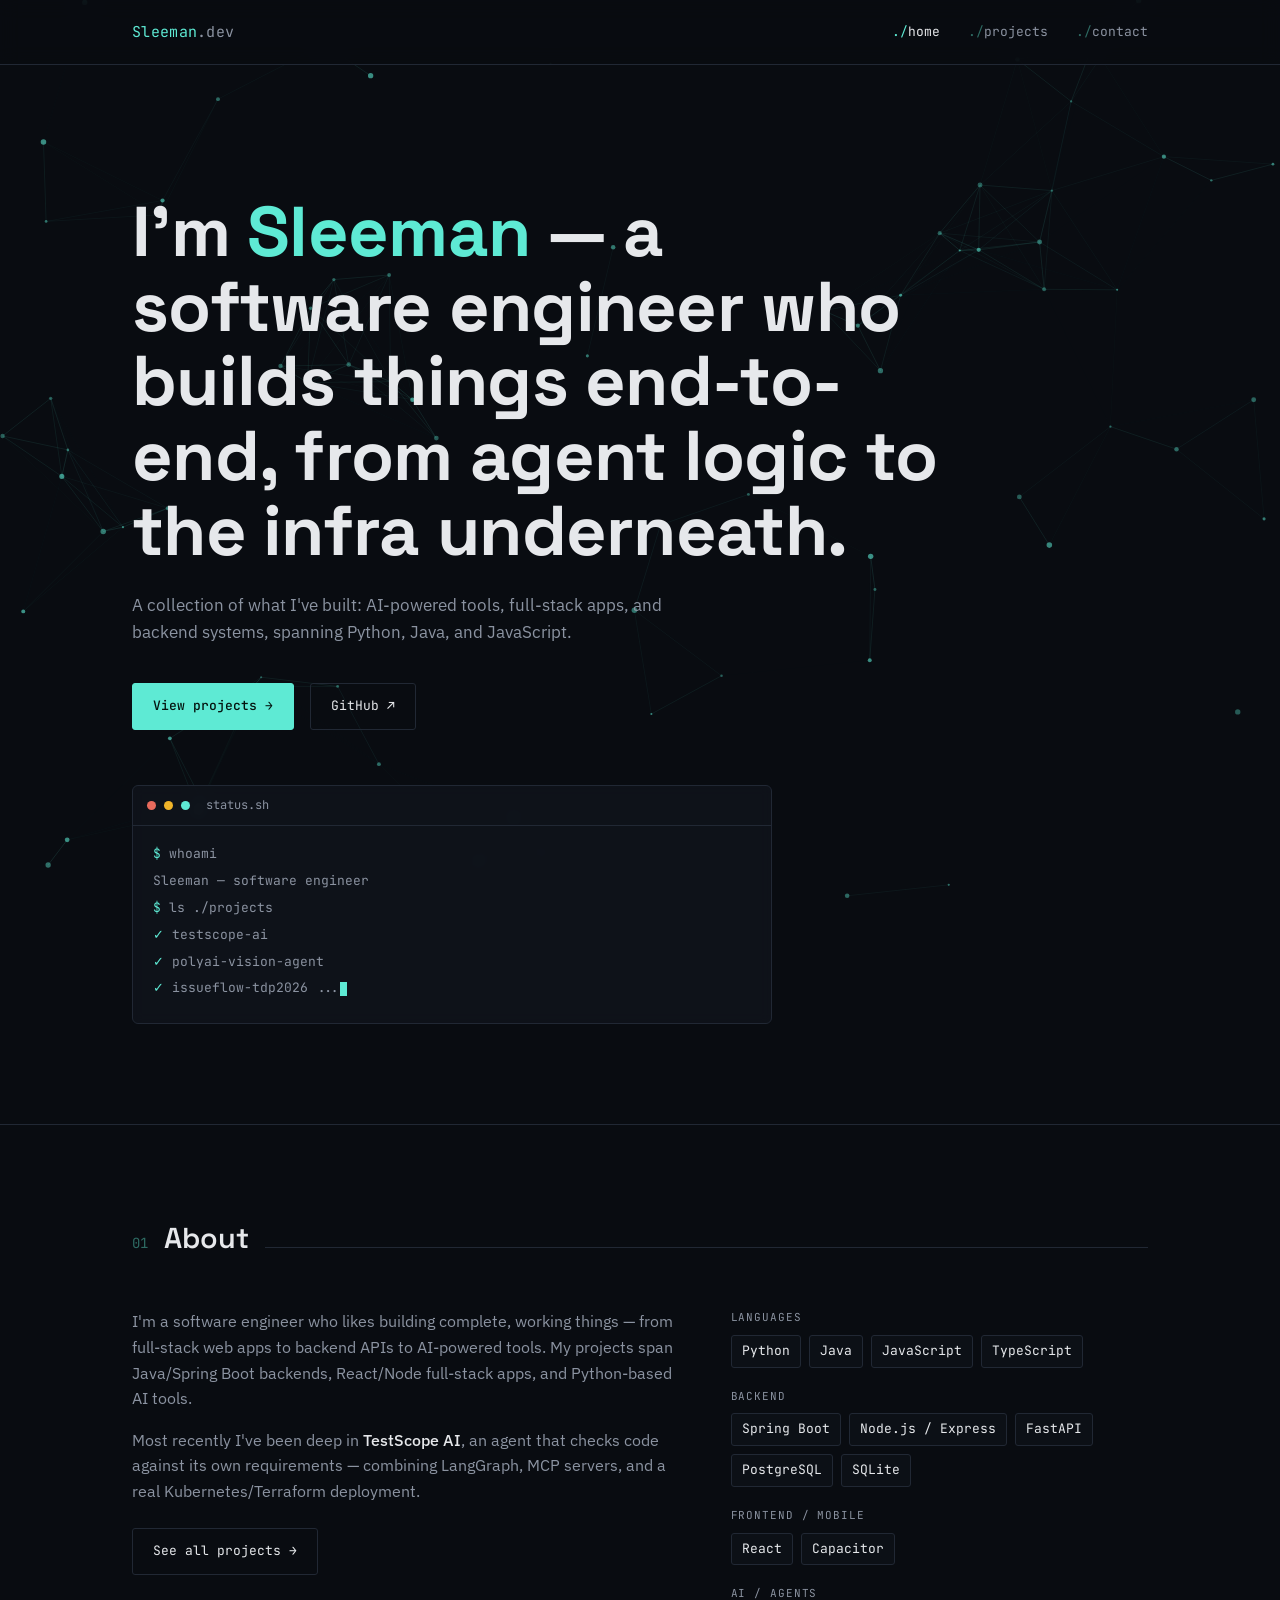
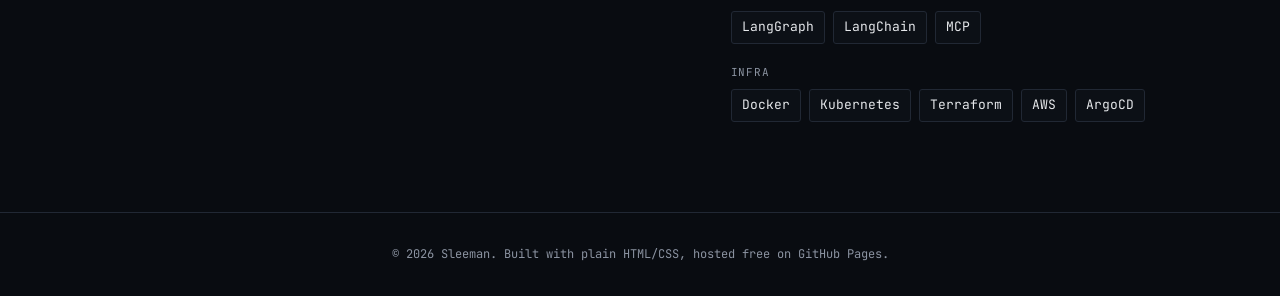
==== index.html @ b4ab36bd "Add favicon and fix closing HTML tag Add favicon link and ensure proper HTML structure." ====
<!DOCTYPE html>
<html lang="en">
<head>
<meta charset="UTF-8">
<meta name="viewport" content="width=device-width, initial-scale=1.0">
<title>Sleeman — Software Engineer</title>
<link rel="preconnect" href="https://fonts.googleapis.com">
<link href="https://fonts.googleapis.com/css2?family=Space+Grotesk:wght@400;500;600;700&family=IBM+Plex+Sans:wght@400;500;600&family=JetBrains+Mono:wght@400;500&display=swap" rel="stylesheet">
<link rel="icon" type="image/svg+xml" href="favicon.svg">
<link rel="stylesheet" href="style.css">
</head>
<body>

<canvas id="neural-bg" aria-hidden="true"></canvas>

<header>
  <nav class="wrap">
    <a class="logo" href="index.html">Sleeman<span>.dev</span></a>
    <ul class="navlinks">
      <li><a href="index.html" class="active">home</a></li>
      <li><a href="projects.html">projects</a></li>
      <li><a href="contact.html">contact</a></li>
    </ul>
  </nav>
</header>

<section class="hero">
  <div class="wrap">
    <h1 data-hero-in>I'm <span class="accent">Sleeman</span> — a software engineer who builds things end-to-end, from agent logic to the infra underneath.</h1>
    <p class="hero-sub" data-hero-in>A collection of what I've built: AI-powered tools, full-stack apps, and backend systems, spanning Python, Java, and JavaScript.</p>
    <div class="hero-actions" data-hero-in>
      <a href="projects.html" class="btn btn-primary" data-magnetic>View projects →</a>
      <a href="https://github.com/Sleeman01" target="_blank" rel="noopener" class="btn btn-ghost" data-magnetic>GitHub ↗</a>
    </div>

    <div class="terminal" data-hero-in>
      <div class="terminal-bar">
        <span class="tdot" style="background:#E86A5C"></span>
        <span class="tdot" style="background:#F0B429"></span>
        <span class="tdot" style="background:#5EEAD4"></span>
        <span style="margin-left:8px;">status.sh</span>
      </div>
      <div class="terminal-body">
        <div class="line"><span class="prompt">$</span> whoami</div>
        <div class="line">Sleeman — software engineer</div>
        <div class="line"><span class="prompt">$</span> ls ./projects</div>
        <div class="line"><span class="ok">✓</span> testscope-ai</div>
        <div class="line"><span class="ok">✓</span> polyai-vision-agent</div>
        <div class="line"><span class="ok">✓</span> issueflow-tdp2026 ...<span class="caret"></span></div>
      </div>
    </div>
  </div>
</section>

<section id="about" class="reveal">
  <div class="wrap">
    <div class="section-head">
      <span class="section-num">01</span>
      <h2 class="section-title">About</h2>
      <div class="section-line"></div>
    </div>
    <div class="about-grid">
      <div>
        <p>I'm a software engineer who likes building complete, working things — from full-stack web apps to backend APIs to AI-powered tools. My projects span Java/Spring Boot backends, React/Node full-stack apps, and Python-based AI tools.</p>
        <p>Most recently I've been deep in <strong>TestScope AI</strong>, an agent that checks code against its own requirements — combining LangGraph, MCP servers, and a real Kubernetes/Terraform deployment.</p>
        <a href="projects.html" class="btn btn-ghost" style="margin-top:8px;" data-magnetic>See all projects →</a>
      </div>
      <div class="stack-list">
        <div class="stack-cat">Languages</div>
        <div class="stack-tags">
          <span class="tag">Python</span><span class="tag">Java</span><span class="tag">JavaScript</span><span class="tag">TypeScript</span>
        </div>
        <div class="stack-cat">Backend</div>
        <div class="stack-tags">
          <span class="tag">Spring Boot</span><span class="tag">Node.js / Express</span><span class="tag">FastAPI</span><span class="tag">PostgreSQL</span><span class="tag">SQLite</span>
        </div>
        <div class="stack-cat">Frontend / Mobile</div>
        <div class="stack-tags">
          <span class="tag">React</span><span class="tag">Capacitor</span>
        </div>
        <div class="stack-cat">AI / Agents</div>
        <div class="stack-tags">
          <span class="tag">LangGraph</span><span class="tag">LangChain</span><span class="tag">MCP</span>
        </div>
        <div class="stack-cat">Infra</div>
        <div class="stack-tags">
          <span class="tag">Docker</span><span class="tag">Kubernetes</span><span class="tag">Terraform</span><span class="tag">AWS</span><span class="tag">ArgoCD</span>
        </div>
      </div>
    </div>
  </div>
</section>

<footer>
  © <span id="year"></span> Sleeman. Built with plain HTML/CSS, hosted free on GitHub Pages.
</footer>

<script src="neural-bg.js"></script>
<script src="main.js"></script>
<script>document.getElementById('year').textContent = new Date().getFullYear();</script>

</body>
</html>
---- style.css ----
:root{
  --bg: #090C11;
  --bg-raised: #10141C;
  --grid-line: #1A2029;
  --text: #E6E8EB;
  --text-dim: #8B93A1;
  --accent: #5EEAD4;
  --accent-dim: #2E6B63;
  --amber: #F0B429;
  --danger: #E86A5C;
  --border: #212834;
  --radius: 3px;
  --font-display: 'Space Grotesk', sans-serif;
  --font-body: 'IBM Plex Sans', sans-serif;
  --font-mono: 'JetBrains Mono', monospace;
}

*{ margin:0; padding:0; box-sizing:border-box; }
html{ scroll-behavior:smooth; }

body{
  background:var(--bg);
  color:var(--text);
  font-family:var(--font-body);
  line-height:1.6;
  position:relative;
  min-height:100vh;
}

@media (prefers-reduced-motion: reduce){
  *{ animation-duration:0.01ms !important; animation-iteration-count:1 !important; transition-duration:0.01ms !important; scroll-behavior:auto !important; }
}

a{ color:inherit; }
:focus-visible{ outline:2px solid var(--accent); outline-offset:3px; }

.wrap{ max-width:1080px; margin:0 auto; padding:0 32px; }

/* NEURAL BACKGROUND CANVAS */
#neural-bg{
  position:fixed; inset:0; z-index:-1;
  width:100%; height:100%;
  background:var(--bg);
}

/* NAV */
header{
  position:sticky; top:0; z-index:50;
  background:rgba(9,12,17,0.82);
  backdrop-filter:blur(10px);
  border-bottom:1px solid var(--border);
}
nav.wrap{ display:flex; align-items:center; justify-content:space-between; height:64px; }
.logo{ font-family:var(--font-mono); font-size:15px; letter-spacing:0.02em; color:var(--accent); text-decoration:none; }
.logo span{ color:var(--text-dim); }
.navlinks{ display:flex; gap:28px; list-style:none; font-family:var(--font-mono); font-size:13px; }
.navlinks a{ text-decoration:none; color:var(--text-dim); transition:color .15s; }
.navlinks a:hover, .navlinks a.active{ color:var(--text); }
.navlinks a::before{ content:'./'; color:var(--accent-dim); }
.navlinks a.active::before{ color:var(--accent); }

/* PAGE HEADER (non-hero pages) */
.page-head{ padding:72px 0 56px; border-bottom:1px solid var(--border); }
.page-eyebrow{ font-family:var(--font-mono); font-size:13px; color:var(--accent-dim); margin-bottom:14px; }
.page-title{ font-family:var(--font-display); font-weight:700; font-size:clamp(2rem,4.5vw,3rem); letter-spacing:-0.01em; }
.page-sub{ margin-top:16px; max-width:600px; color:var(--text-dim); font-size:16px; }

/* HERO (index page) */
.hero{ padding:130px 0 100px; border-bottom:1px solid var(--border); }
.eyebrow{ font-family:var(--font-mono); font-size:13px; color:var(--accent); display:flex; align-items:center; gap:10px; margin-bottom:24px; }
.eyebrow .dot{ width:8px; height:8px; border-radius:50%; background:var(--accent); box-shadow:0 0 8px var(--accent); animation:pulse 2s infinite; }
@keyframes pulse{ 0%,100%{opacity:1;} 50%{opacity:.35;} }

h1{ font-family:var(--font-display); font-weight:700; font-size:clamp(2.6rem,5.5vw,4.4rem); line-height:1.06; letter-spacing:-0.01em; max-width:840px; }
h1 .accent{ color:var(--accent); }
.hero-sub{ margin-top:24px; max-width:560px; color:var(--text-dim); font-size:17px; }
.hero-actions{ display:flex; gap:16px; margin-top:36px; flex-wrap:wrap; }

.btn{ font-family:var(--font-mono); font-size:13px; padding:12px 20px; border-radius:var(--radius); text-decoration:none; display:inline-flex; align-items:center; gap:8px; border:1px solid var(--border); transition:border-color .15s, transform .15s; }
.btn-primary{ background:var(--accent); color:#04140F; border-color:var(--accent); font-weight:500; }
.btn-primary:hover{ transform:translateY(-1px); }
.btn-ghost:hover{ border-color:var(--text-dim); }

/* TERMINAL PANEL */
.terminal{ margin-top:56px; background:rgba(16,20,28,0.75); backdrop-filter:blur(6px); border:1px solid var(--border); border-radius:6px; overflow:hidden; max-width:640px; }
.terminal-bar{ display:flex; align-items:center; gap:8px; padding:10px 14px; border-bottom:1px solid var(--border); font-family:var(--font-mono); font-size:12px; color:var(--text-dim); }
.terminal-bar .tdot{ width:9px; height:9px; border-radius:50%; }
.terminal-body{ padding:18px 20px; font-family:var(--font-mono); font-size:13px; color:var(--text-dim); }
.terminal-body .line{ margin-bottom:6px; }
.terminal-body .prompt{ color:var(--accent); }
.terminal-body .ok{ color:var(--accent); }
.terminal-body .warn{ color:var(--amber); }
.caret{ display:inline-block; width:7px; height:14px; background:var(--accent); vertical-align:middle; animation:blink 1s steps(1) infinite; }
@keyframes blink{ 50%{ opacity:0; } }

/* SECTIONS */
section{ padding:90px 0; border-bottom:1px solid var(--border); }
section:last-of-type{ border-bottom:none; }
.section-head{ display:flex; align-items:baseline; gap:16px; margin-bottom:48px; }
.section-num{ font-family:var(--font-mono); color:var(--accent-dim); font-size:14px; }
.section-title{ font-family:var(--font-display); font-weight:600; font-size:1.8rem; }
.section-line{ flex:1; height:1px; background:var(--border); }

/* ABOUT */
.about-grid{ display:grid; grid-template-columns:1.3fr 1fr; gap:56px; }
.about-grid p{ color:var(--text-dim); margin-bottom:16px; max-width:56ch; }
.about-grid strong{ color:var(--text); font-weight:500; }
.stack-list{ font-family:var(--font-mono); font-size:13px; }
.stack-cat{ color:var(--text-dim); font-size:11px; text-transform:uppercase; letter-spacing:.08em; margin-top:20px; margin-bottom:8px; }
.stack-cat:first-child{ margin-top:0; }
.stack-tags{ display:flex; flex-wrap:wrap; gap:8px; }
.tag{ border:1px solid var(--border); padding:5px 10px; border-radius:var(--radius); color:var(--text); background:rgba(16,20,28,0.6); }
@media (max-width:760px){ .about-grid{ grid-template-columns:1fr; } }

/* PROJECTS */
.projects-grid{ display:grid; grid-template-columns:1fr; gap:24px; }
.project{ background:rgba(16,20,28,0.72); backdrop-filter:blur(6px); border:1px solid var(--border); border-radius:6px; padding:32px; transition:border-color .2s, transform .2s; }
.project:hover{ border-color:var(--accent-dim); transform:translateY(-2px); }
.project-top{ display:flex; justify-content:space-between; align-items:flex-start; gap:24px; flex-wrap:wrap; margin-bottom:16px; }
.project-title{ font-family:var(--font-display); font-size:1.4rem; font-weight:600; }
.project-status{ font-family:var(--font-mono); font-size:11px; color:var(--accent); border:1px solid var(--accent-dim); padding:4px 10px; border-radius:20px; white-space:nowrap; text-transform:uppercase; letter-spacing:.05em; }
.project-desc{ color:var(--text-dim); max-width:70ch; margin-bottom:20px; }
.project-meta{ display:flex; flex-wrap:wrap; gap:10px; margin-bottom:20px; }
.project-meta span{ font-family:var(--font-mono); font-size:12px; color:var(--text-dim); border:1px solid var(--border); padding:4px 10px; border-radius:var(--radius); }
.project-links{ display:flex; gap:20px; font-family:var(--font-mono); font-size:13px; }
.project-links a{ text-decoration:none; color:var(--accent); border-bottom:1px solid transparent; }
.project-links a:hover{ border-bottom-color:var(--accent); }
.coverage-row{ display:flex; align-items:center; gap:12px; margin-top:6px; margin-bottom:20px; font-family:var(--font-mono); font-size:12px; color:var(--text-dim); }
.coverage-bar{ flex:1; max-width:220px; height:6px; background:var(--border); border-radius:4px; overflow:hidden; }
.coverage-fill{ height:100%; background:var(--accent); width:0%; transition:width 1.4s ease; }

/* CONTACT PAGE */
.contact-hero{ padding:100px 0 70px; border-bottom:1px solid var(--border); }
.contact-title{ font-family:var(--font-display); font-size:clamp(2rem,4.5vw,3rem); font-weight:600; max-width:680px; }
.contact-sub{ margin-top:18px; max-width:520px; color:var(--text-dim); font-size:16px; }
.contact-cards{ display:grid; grid-template-columns:repeat(3,1fr); gap:20px; margin-top:48px; }
.contact-card{ background:rgba(16,20,28,0.72); backdrop-filter:blur(6px); border:1px solid var(--border); border-radius:6px; padding:28px; text-decoration:none; transition:border-color .2s, transform .2s; }
.contact-card:hover{ border-color:var(--accent-dim); transform:translateY(-2px); }
.contact-card-label{ font-family:var(--font-mono); font-size:11px; color:var(--text-dim); text-transform:uppercase; letter-spacing:.08em; margin-bottom:10px; }
.contact-card-value{ font-family:var(--font-display); font-size:1.1rem; font-weight:600; color:var(--accent); word-break:break-word; }
@media (max-width:760px){ .contact-cards{ grid-template-columns:1fr; } }

footer{ padding:32px 0; text-align:center; font-family:var(--font-mono); font-size:12px; color:var(--text-dim); border-top:1px solid var(--border); }

/* SCROLL REVEAL */
.reveal{ opacity:0; transform:translateY(28px); transition:opacity .7s cubic-bezier(.2,.7,.2,1), transform .7s cubic-bezier(.2,.7,.2,1); }
.reveal-visible{ opacity:1; transform:translateY(0); }
.projects-grid .project:nth-child(1){ transition-delay:0ms; }
.projects-grid .project:nth-child(2){ transition-delay:60ms; }
.projects-grid .project:nth-child(3){ transition-delay:120ms; }
.projects-grid .project:nth-child(4){ transition-delay:180ms; }
.projects-grid .project:nth-child(5){ transition-delay:240ms; }
.projects-grid .project:nth-child(6){ transition-delay:300ms; }
.projects-grid .project:nth-child(7){ transition-delay:360ms; }

/* HERO STAGGERED ENTRANCE */
[data-hero-in]{ opacity:0; transform:translateY(16px); transition:opacity .8s cubic-bezier(.2,.7,.2,1), transform .8s cubic-bezier(.2,.7,.2,1); }
.hero-in-visible{ opacity:1; transform:translateY(0); }

/* MAGNETIC BUTTON */
[data-magnetic]{ transition:transform .25s cubic-bezier(.2,.8,.2,1), border-color .15s; will-change:transform; }

/* Elevate project card hover with glow */
.project{ position:relative; }
.project::before{
  content:''; position:absolute; inset:0; border-radius:6px; padding:1px;
  background:linear-gradient(135deg, rgba(94,234,212,0) 0%, rgba(94,234,212,0) 100%);
  -webkit-mask:linear-gradient(#fff 0 0) content-box, linear-gradient(#fff 0 0);
  -webkit-mask-composite: xor; mask-composite: exclude;
  pointer-events:none; transition:background .25s;
}
.project:hover::before{
  background:linear-gradient(135deg, rgba(94,234,212,0.55) 0%, rgba(240,180,41,0.25) 100%);
}
.project:hover{ box-shadow:0 12px 32px -12px rgba(94,234,212,0.15); }

.contact-card{ position:relative; overflow:hidden; }
.contact-card::after{
  content:''; position:absolute; inset:0; opacity:0; transition:opacity .3s;
  background:radial-gradient(circle at 30% 20%, rgba(94,234,212,0.12), transparent 60%);
}
.contact-card:hover::after{ opacity:1; }
.contact-card:hover .contact-card-value{ text-shadow:0 0 18px rgba(94,234,212,0.5); }
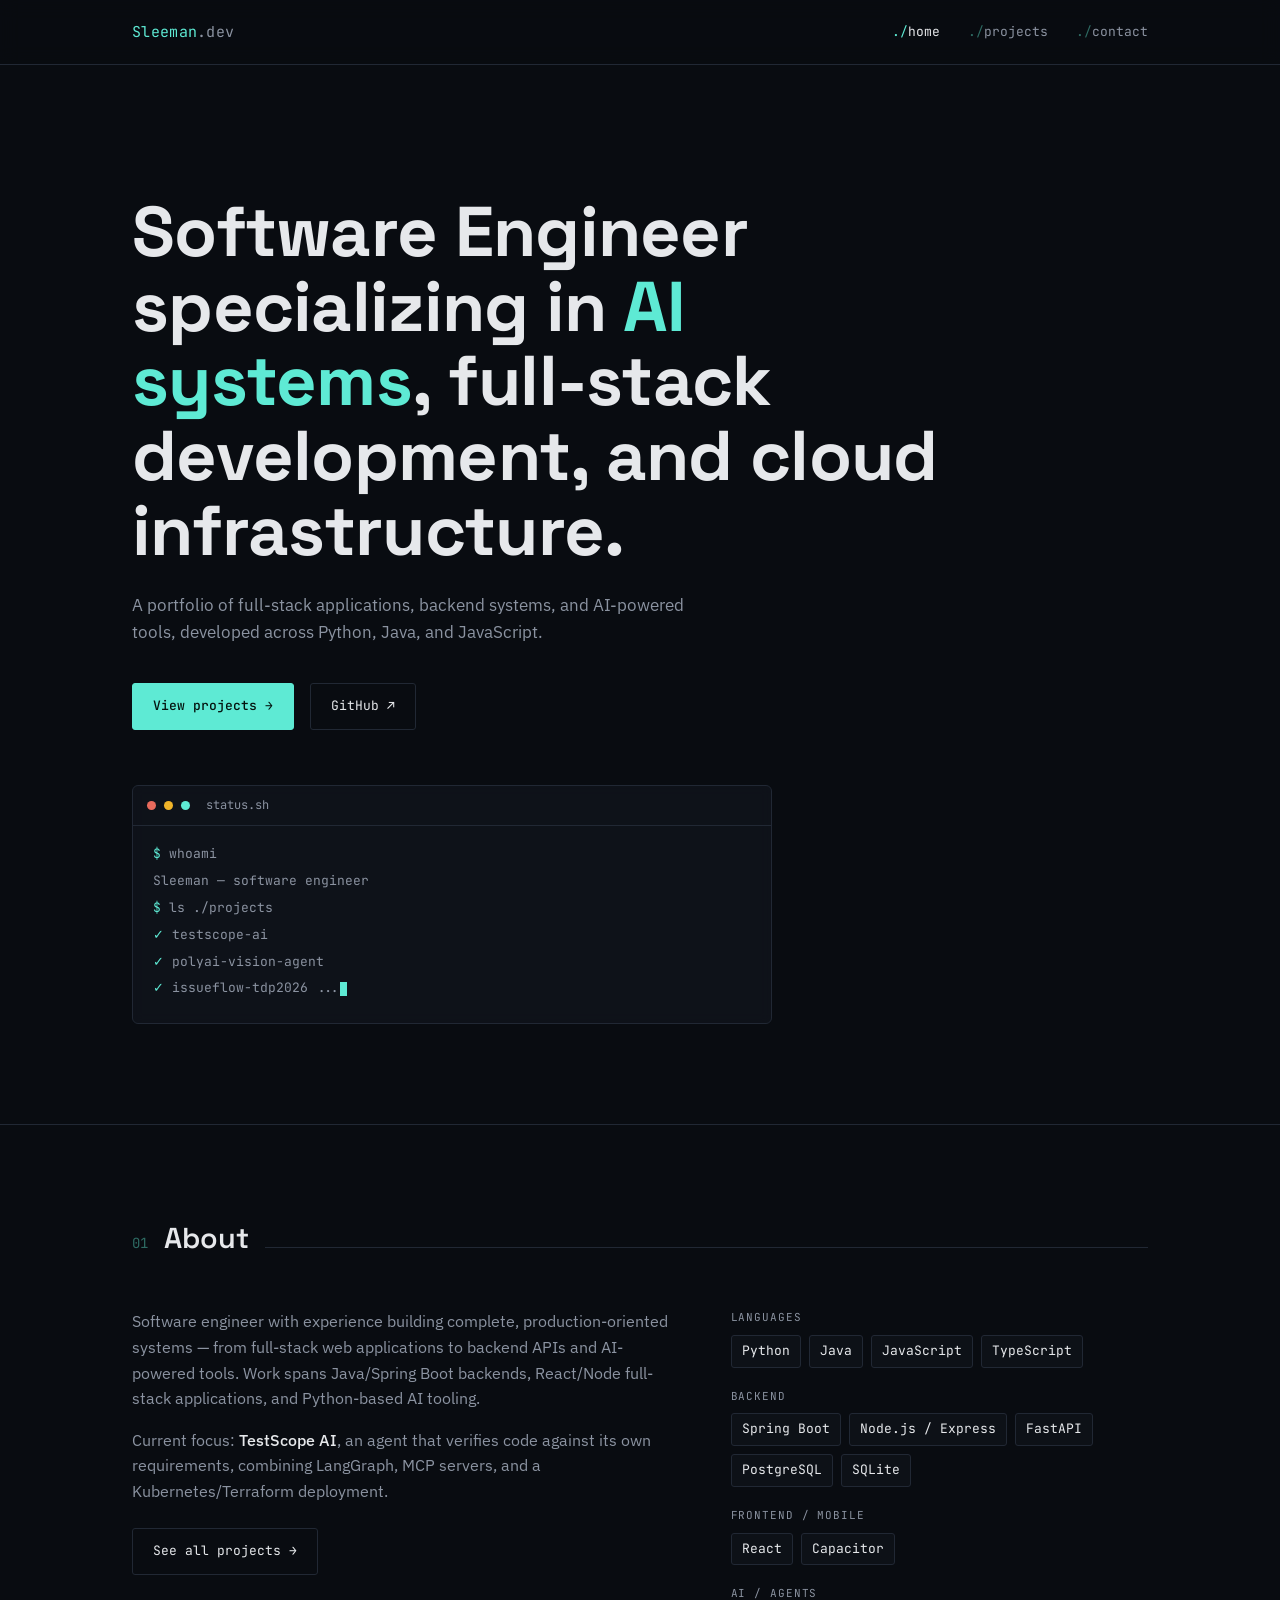
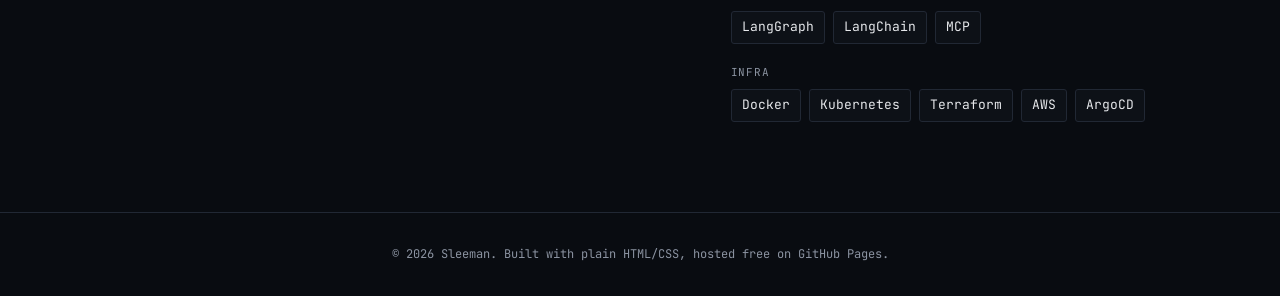
==== commit 28fff3ed: "Update hero section and about description in index.html" ====
--- a/index.html
+++ b/index.html
@@ -11,7 +11,11 @@
 </head>
 <body>
 
-<canvas id="neural-bg" aria-hidden="true"></canvas>
+<div class="aurora-bg" aria-hidden="true">
+  <div class="blob blob-1"></div>
+  <div class="blob blob-2"></div>
+  <div class="blob blob-3"></div>
+</div>
 
 <header>
   <nav class="wrap">
@@ -26,8 +30,8 @@
 
 <section class="hero">
   <div class="wrap">
-    <h1 data-hero-in>I'm <span class="accent">Sleeman</span> — a software engineer who builds things end-to-end, from agent logic to the infra underneath.</h1>
-    <p class="hero-sub" data-hero-in>A collection of what I've built: AI-powered tools, full-stack apps, and backend systems, spanning Python, Java, and JavaScript.</p>
+    <h1 data-hero-in>Software Engineer specializing in <span class="accent">AI systems</span>, full-stack development, and cloud infrastructure.</h1>
+    <p class="hero-sub" data-hero-in>A portfolio of full-stack applications, backend systems, and AI-powered tools, developed across Python, Java, and JavaScript.</p>
     <div class="hero-actions" data-hero-in>
       <a href="projects.html" class="btn btn-primary" data-magnetic>View projects →</a>
       <a href="https://github.com/Sleeman01" target="_blank" rel="noopener" class="btn btn-ghost" data-magnetic>GitHub ↗</a>
@@ -61,8 +65,8 @@
     </div>
     <div class="about-grid">
       <div>
-        <p>I'm a software engineer who likes building complete, working things — from full-stack web apps to backend APIs to AI-powered tools. My projects span Java/Spring Boot backends, React/Node full-stack apps, and Python-based AI tools.</p>
-        <p>Most recently I've been deep in <strong>TestScope AI</strong>, an agent that checks code against its own requirements — combining LangGraph, MCP servers, and a real Kubernetes/Terraform deployment.</p>
+        <p>Software engineer with experience building complete, production-oriented systems — from full-stack web applications to backend APIs and AI-powered tools. Work spans Java/Spring Boot backends, React/Node full-stack applications, and Python-based AI tooling.</p>
+        <p>Current focus: <strong>TestScope AI</strong>, an agent that verifies code against its own requirements, combining LangGraph, MCP servers, and a Kubernetes/Terraform deployment.</p>
         <a href="projects.html" class="btn btn-ghost" style="margin-top:8px;" data-magnetic>See all projects →</a>
       </div>
       <div class="stack-list">
@@ -95,7 +99,6 @@
   © <span id="year"></span> Sleeman. Built with plain HTML/CSS, hosted free on GitHub Pages.
 </footer>
 
-<script src="neural-bg.js"></script>
 <script src="main.js"></script>
 <script>document.getElementById('year').textContent = new Date().getFullYear();</script>
 
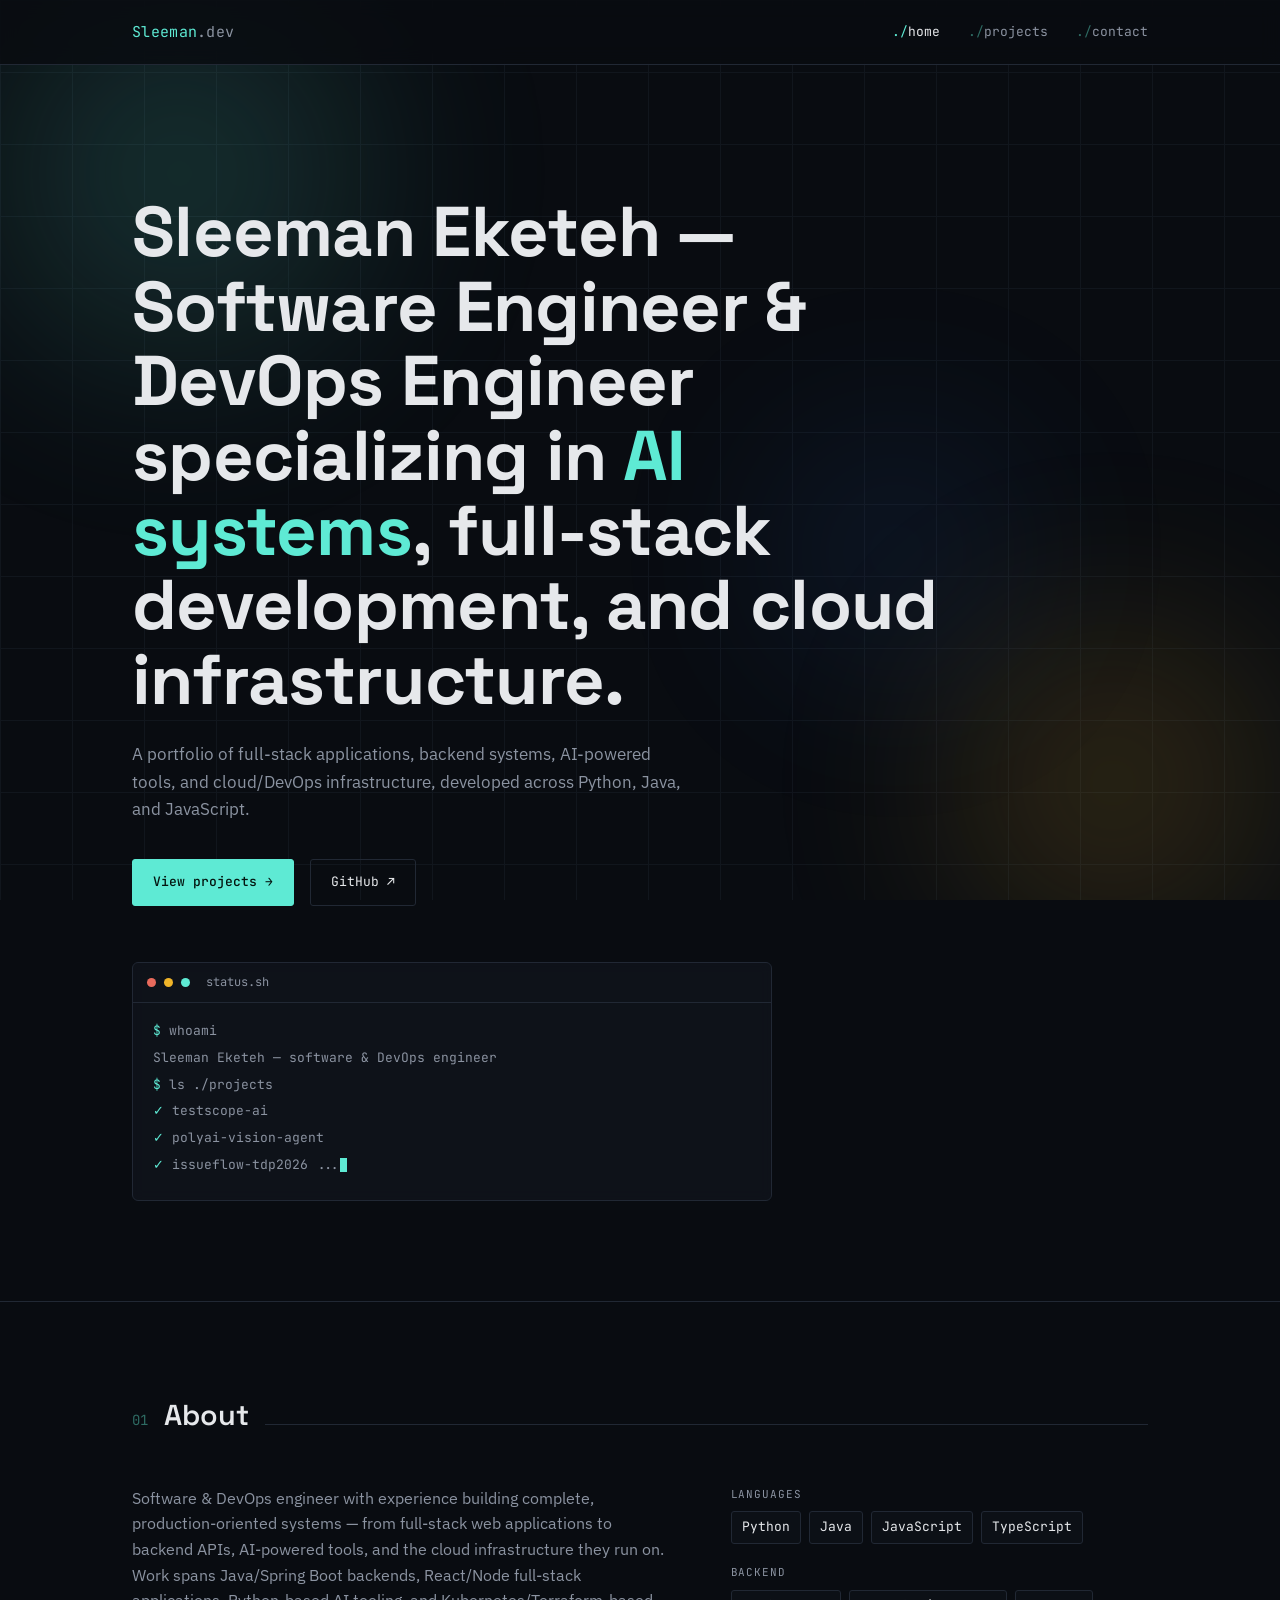
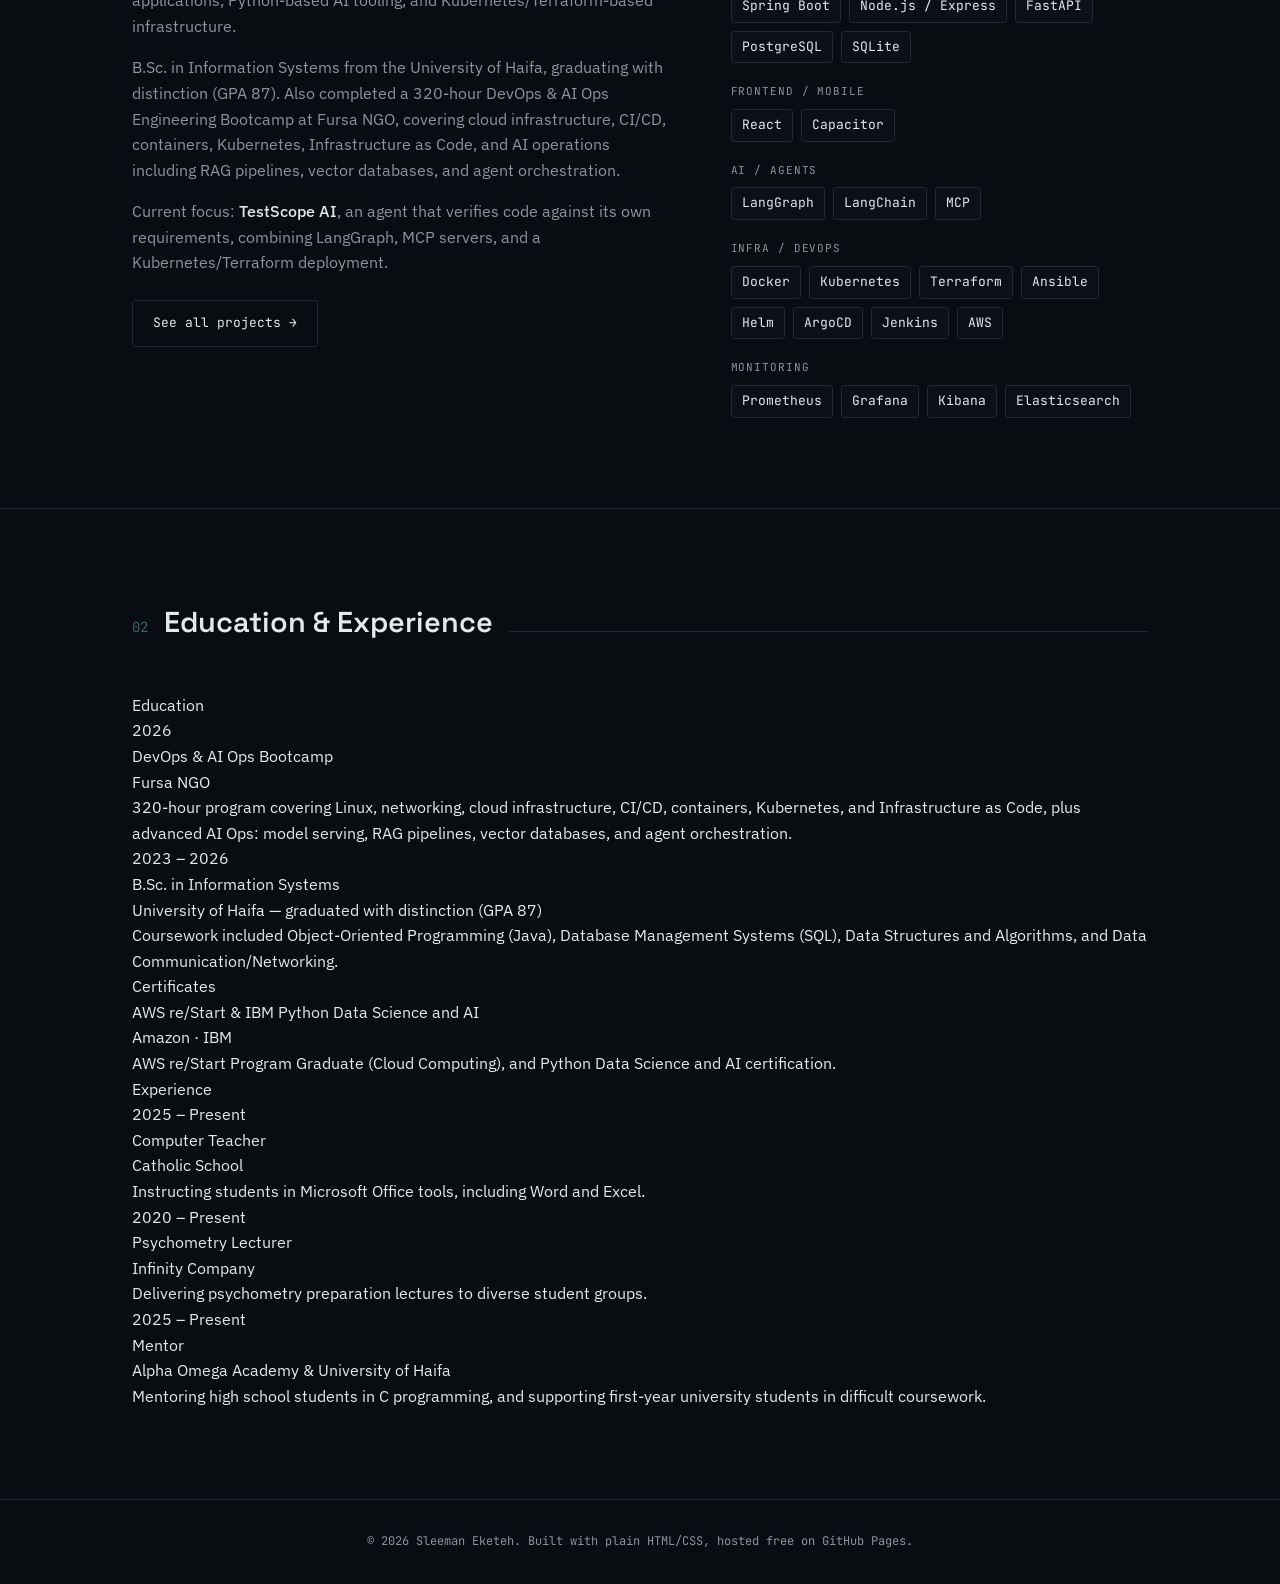
==== commit 60eb34f4: "Update personal information in index.html" ====
--- a/index.html
+++ b/index.html
@@ -3,7 +3,7 @@
 <head>
 <meta charset="UTF-8">
 <meta name="viewport" content="width=device-width, initial-scale=1.0">
-<title>Sleeman — Software Engineer</title>
+<title>Sleeman Eketeh — Software & DevOps Engineer</title>
 <link rel="preconnect" href="https://fonts.googleapis.com">
 <link href="https://fonts.googleapis.com/css2?family=Space+Grotesk:wght@400;500;600;700&family=IBM+Plex+Sans:wght@400;500;600&family=JetBrains+Mono:wght@400;500&display=swap" rel="stylesheet">
 <link rel="icon" type="image/svg+xml" href="favicon.svg">
@@ -30,8 +30,8 @@
 
 <section class="hero">
   <div class="wrap">
-    <h1 data-hero-in>Software Engineer specializing in <span class="accent">AI systems</span>, full-stack development, and cloud infrastructure.</h1>
-    <p class="hero-sub" data-hero-in>A portfolio of full-stack applications, backend systems, and AI-powered tools, developed across Python, Java, and JavaScript.</p>
+    <h1 data-hero-in>Sleeman Eketeh — Software Engineer &amp; DevOps Engineer specializing in <span class="accent">AI systems</span>, full-stack development, and cloud infrastructure.</h1>
+    <p class="hero-sub" data-hero-in>A portfolio of full-stack applications, backend systems, AI-powered tools, and cloud/DevOps infrastructure, developed across Python, Java, and JavaScript.</p>
     <div class="hero-actions" data-hero-in>
       <a href="projects.html" class="btn btn-primary" data-magnetic>View projects →</a>
       <a href="https://github.com/Sleeman01" target="_blank" rel="noopener" class="btn btn-ghost" data-magnetic>GitHub ↗</a>
@@ -46,7 +46,7 @@
       </div>
       <div class="terminal-body">
         <div class="line"><span class="prompt">$</span> whoami</div>
-        <div class="line">Sleeman — software engineer</div>
+        <div class="line">Sleeman Eketeh — software & DevOps engineer</div>
         <div class="line"><span class="prompt">$</span> ls ./projects</div>
         <div class="line"><span class="ok">✓</span> testscope-ai</div>
         <div class="line"><span class="ok">✓</span> polyai-vision-agent</div>
@@ -65,7 +65,8 @@
     </div>
     <div class="about-grid">
       <div>
-        <p>Software engineer with experience building complete, production-oriented systems — from full-stack web applications to backend APIs and AI-powered tools. Work spans Java/Spring Boot backends, React/Node full-stack applications, and Python-based AI tooling.</p>
+        <p>Software & DevOps engineer with experience building complete, production-oriented systems — from full-stack web applications to backend APIs, AI-powered tools, and the cloud infrastructure they run on. Work spans Java/Spring Boot backends, React/Node full-stack applications, Python-based AI tooling, and Kubernetes/Terraform-based infrastructure.</p>
+        <p>B.Sc. in Information Systems from the University of Haifa, graduating with distinction (GPA 87). Also completed a 320-hour DevOps &amp; AI Ops Engineering Bootcamp at Fursa NGO, covering cloud infrastructure, CI/CD, containers, Kubernetes, Infrastructure as Code, and AI operations including RAG pipelines, vector databases, and agent orchestration.</p>
         <p>Current focus: <strong>TestScope AI</strong>, an agent that verifies code against its own requirements, combining LangGraph, MCP servers, and a Kubernetes/Terraform deployment.</p>
         <a href="projects.html" class="btn btn-ghost" style="margin-top:8px;" data-magnetic>See all projects →</a>
       </div>
@@ -86,9 +87,74 @@
         <div class="stack-tags">
           <span class="tag">LangGraph</span><span class="tag">LangChain</span><span class="tag">MCP</span>
         </div>
-        <div class="stack-cat">Infra</div>
+        <div class="stack-cat">Infra / DevOps</div>
         <div class="stack-tags">
-          <span class="tag">Docker</span><span class="tag">Kubernetes</span><span class="tag">Terraform</span><span class="tag">AWS</span><span class="tag">ArgoCD</span>
+          <span class="tag">Docker</span><span class="tag">Kubernetes</span><span class="tag">Terraform</span><span class="tag">Ansible</span><span class="tag">Helm</span><span class="tag">ArgoCD</span><span class="tag">Jenkins</span><span class="tag">AWS</span>
+        </div>
+        <div class="stack-cat">Monitoring</div>
+        <div class="stack-tags">
+          <span class="tag">Prometheus</span><span class="tag">Grafana</span><span class="tag">Kibana</span><span class="tag">Elasticsearch</span>
+        </div>
+      </div>
+    </div>
+  </div>
+</section>
+
+<section id="background" class="reveal">
+  <div class="wrap">
+    <div class="section-head">
+      <span class="section-num">02</span>
+      <h2 class="section-title">Education &amp; Experience</h2>
+      <div class="section-line"></div>
+    </div>
+    <div class="timeline-grid">
+      <div>
+        <div class="timeline-col-label">Education</div>
+
+        <div class="timeline-item">
+          <div class="timeline-date">2026</div>
+          <div class="timeline-title">DevOps &amp; AI Ops Bootcamp</div>
+          <div class="timeline-org">Fursa NGO</div>
+          <div class="timeline-desc">320-hour program covering Linux, networking, cloud infrastructure, CI/CD, containers, Kubernetes, and Infrastructure as Code, plus advanced AI Ops: model serving, RAG pipelines, vector databases, and agent orchestration.</div>
+        </div>
+
+        <div class="timeline-item">
+          <div class="timeline-date">2023 – 2026</div>
+          <div class="timeline-title">B.Sc. in Information Systems</div>
+          <div class="timeline-org">University of Haifa — graduated with distinction (GPA 87)</div>
+          <div class="timeline-desc">Coursework included Object-Oriented Programming (Java), Database Management Systems (SQL), Data Structures and Algorithms, and Data Communication/Networking.</div>
+        </div>
+
+        <div class="timeline-item">
+          <div class="timeline-date">Certificates</div>
+          <div class="timeline-title">AWS re/Start &amp; IBM Python Data Science and AI</div>
+          <div class="timeline-org">Amazon · IBM</div>
+          <div class="timeline-desc">AWS re/Start Program Graduate (Cloud Computing), and Python Data Science and AI certification.</div>
+        </div>
+      </div>
+
+      <div>
+        <div class="timeline-col-label">Experience</div>
+
+        <div class="timeline-item">
+          <div class="timeline-date">2025 – Present</div>
+          <div class="timeline-title">Computer Teacher</div>
+          <div class="timeline-org">Catholic School</div>
+          <div class="timeline-desc">Instructing students in Microsoft Office tools, including Word and Excel.</div>
+        </div>
+
+        <div class="timeline-item">
+          <div class="timeline-date">2020 – Present</div>
+          <div class="timeline-title">Psychometry Lecturer</div>
+          <div class="timeline-org">Infinity Company</div>
+          <div class="timeline-desc">Delivering psychometry preparation lectures to diverse student groups.</div>
+        </div>
+
+        <div class="timeline-item">
+          <div class="timeline-date">2025 – Present</div>
+          <div class="timeline-title">Mentor</div>
+          <div class="timeline-org">Alpha Omega Academy &amp; University of Haifa</div>
+          <div class="timeline-desc">Mentoring high school students in C programming, and supporting first-year university students in difficult coursework.</div>
         </div>
       </div>
     </div>
@@ -96,7 +162,7 @@
 </section>
 
 <footer>
-  © <span id="year"></span> Sleeman. Built with plain HTML/CSS, hosted free on GitHub Pages.
+  © <span id="year"></span> Sleeman Eketeh. Built with plain HTML/CSS, hosted free on GitHub Pages.
 </footer>
 
 <script src="main.js"></script>
--- a/style.css
+++ b/style.css
@@ -36,11 +36,58 @@
 
 .wrap{ max-width:1080px; margin:0 auto; padding:0 32px; }
 
-/* NEURAL BACKGROUND CANVAS */
-#neural-bg{
-  position:fixed; inset:0; z-index:-1;
-  width:100%; height:100%;
+/* AURORA BACKGROUND */
+.aurora-bg{
+  position:fixed; inset:0; z-index:-2; overflow:hidden;
   background:var(--bg);
+}
+.aurora-bg::after{
+  content:'';
+  position:absolute; inset:0;
+  background-image:
+    linear-gradient(var(--grid-line) 1px, transparent 1px),
+    linear-gradient(90deg, var(--grid-line) 1px, transparent 1px);
+  background-size:72px 72px;
+  opacity:0.5;
+  z-index:-1;
+}
+.blob{
+  position:absolute;
+  border-radius:50%;
+  filter:blur(90px);
+  opacity:0.22;
+  will-change:transform;
+}
+.blob-1{
+  width:44vw; height:44vw; top:-12%; left:-8%;
+  background:radial-gradient(circle, var(--accent), transparent 70%);
+  animation:drift1 34s ease-in-out infinite;
+}
+.blob-2{
+  width:38vw; height:38vw; bottom:-14%; right:-6%;
+  background:radial-gradient(circle, var(--amber), transparent 70%);
+  animation:drift2 40s ease-in-out infinite;
+}
+.blob-3{
+  width:30vw; height:30vw; top:40%; left:55%;
+  background:radial-gradient(circle, #3B82F6, transparent 70%);
+  opacity:0.14;
+  animation:drift3 46s ease-in-out infinite;
+}
+@keyframes drift1{
+  0%,100%{ transform:translate(0,0) scale(1); }
+  50%{ transform:translate(6vw, 8vh) scale(1.12); }
+}
+@keyframes drift2{
+  0%,100%{ transform:translate(0,0) scale(1); }
+  50%{ transform:translate(-7vw, -6vh) scale(1.08); }
+}
+@keyframes drift3{
+  0%,100%{ transform:translate(0,0) scale(1); }
+  50%{ transform:translate(-5vw, 5vh) scale(0.92); }
+}
+@media (prefers-reduced-motion: reduce){
+  .blob{ animation:none; }
 }
 
 /* NAV */
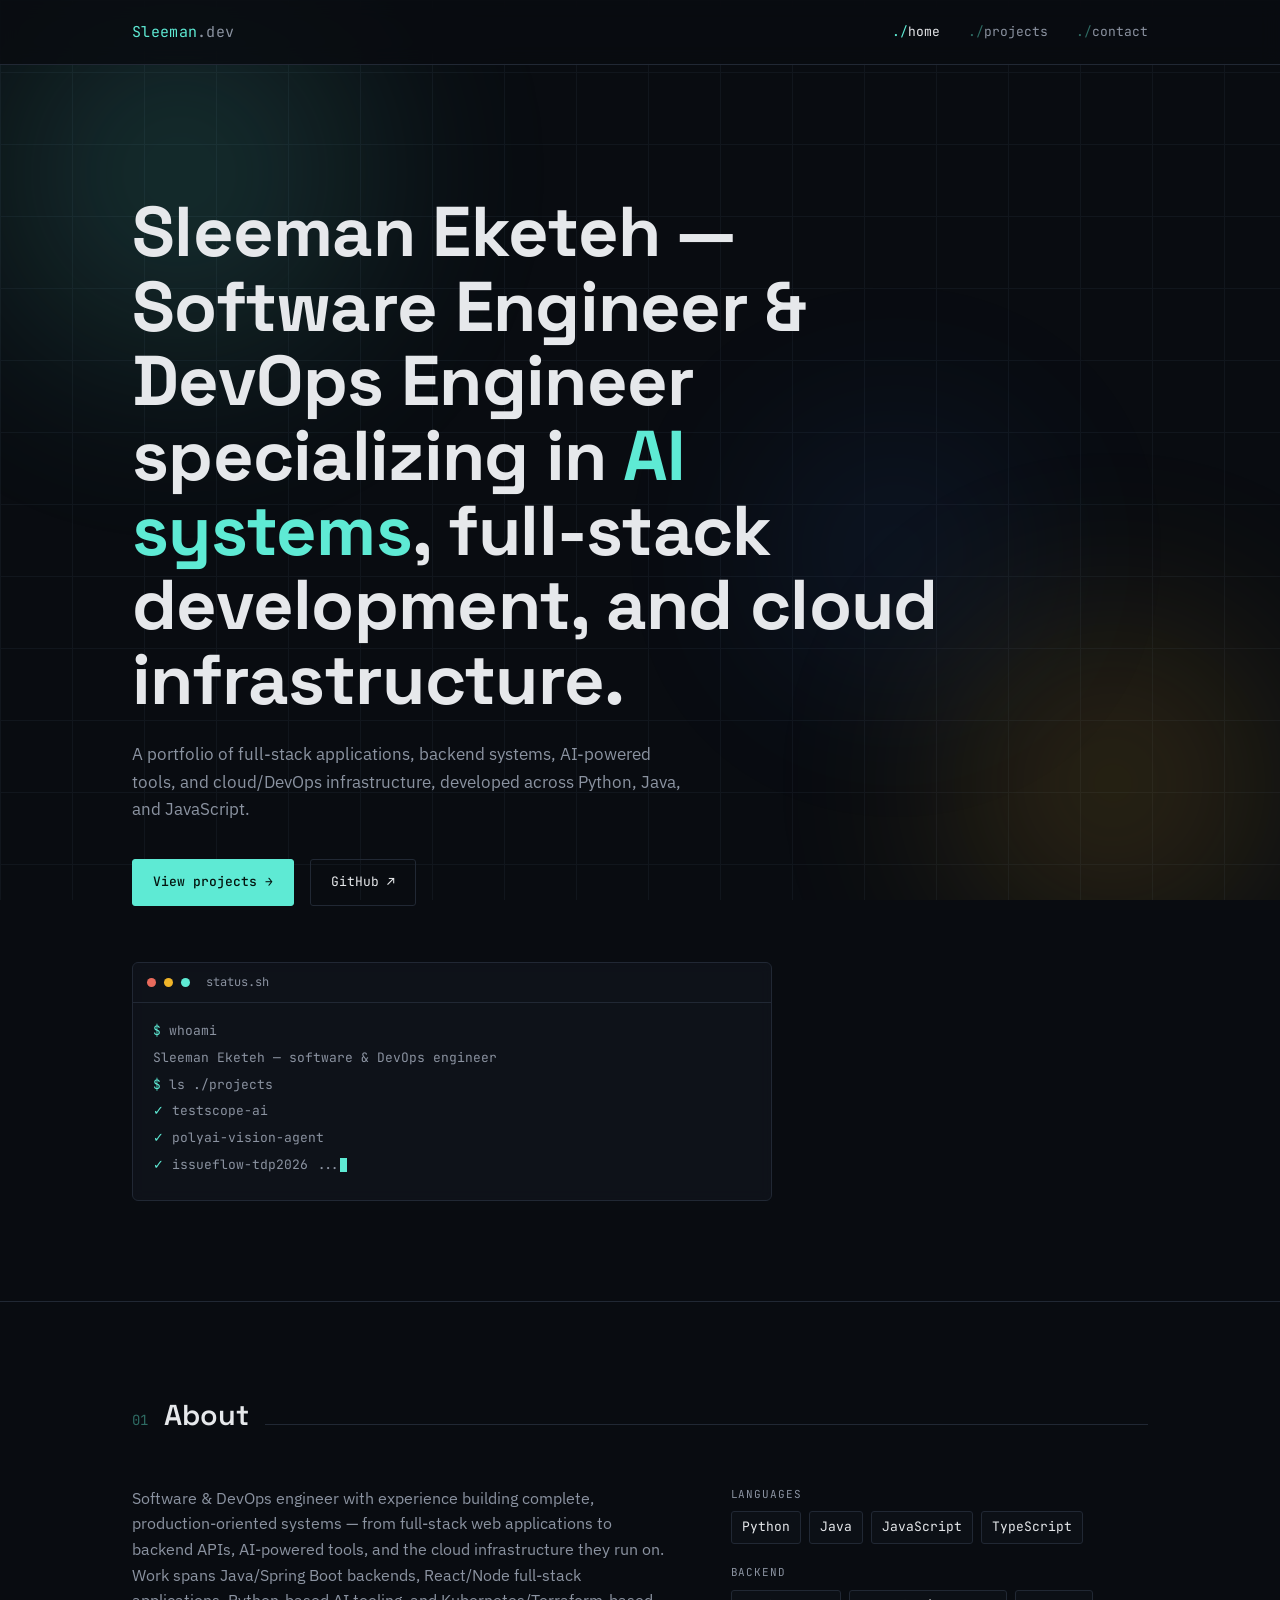
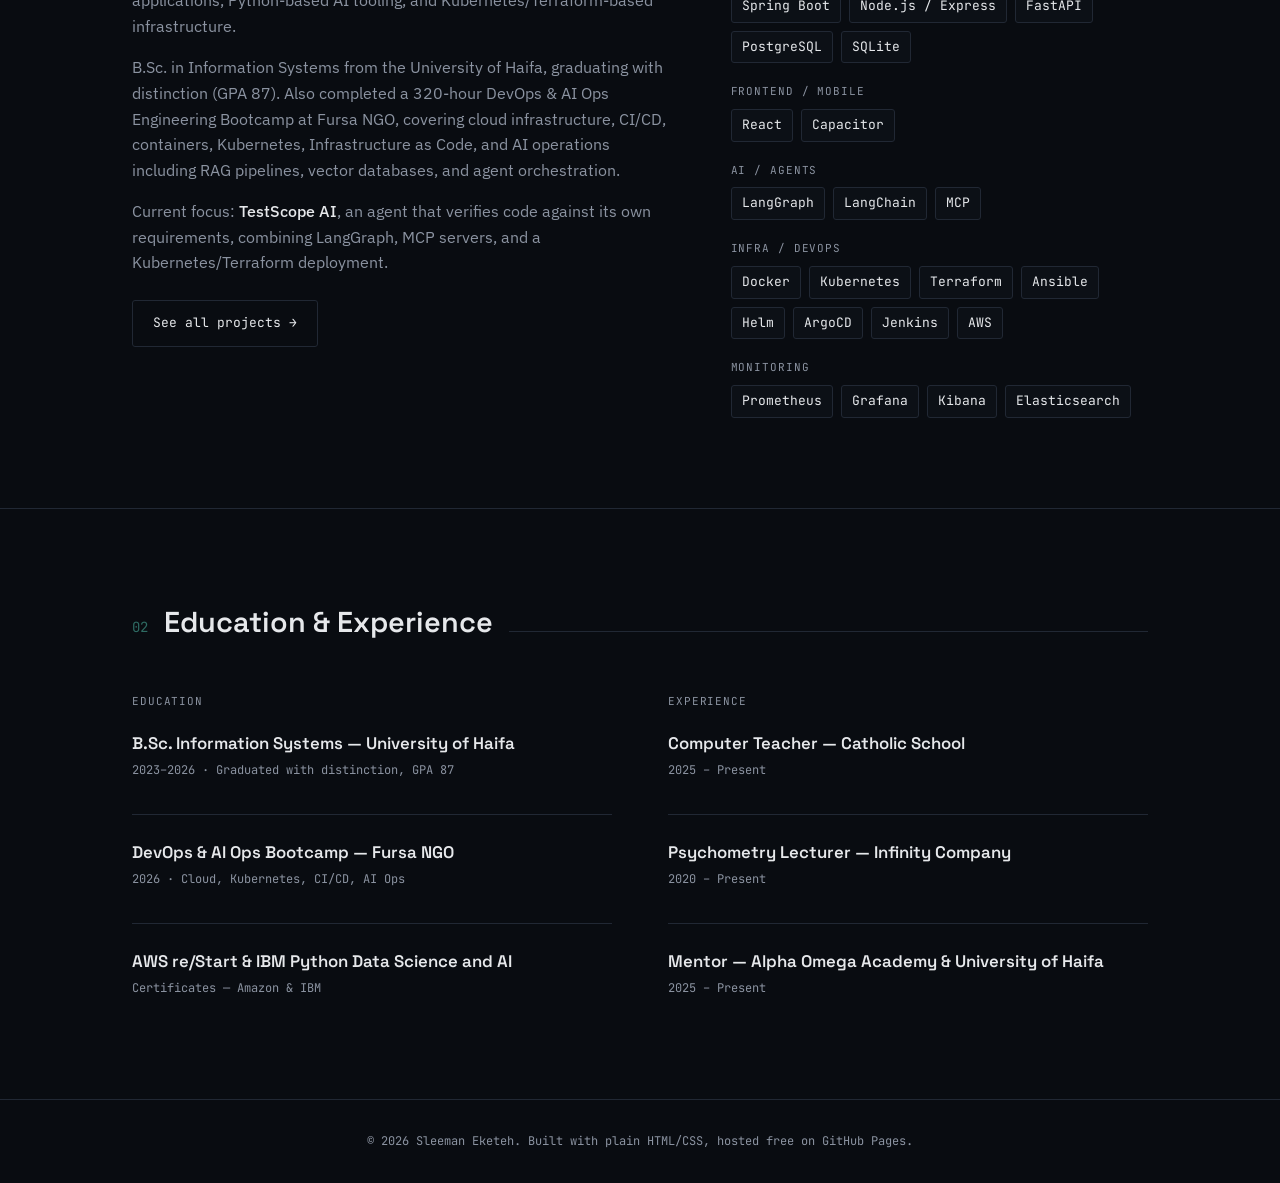
==== commit 768a73a5: "Update index.html" ====
--- a/index.html
+++ b/index.html
@@ -110,51 +110,33 @@
     <div class="timeline-grid">
       <div>
         <div class="timeline-col-label">Education</div>
-
         <div class="timeline-item">
-          <div class="timeline-date">2026</div>
-          <div class="timeline-title">DevOps &amp; AI Ops Bootcamp</div>
-          <div class="timeline-org">Fursa NGO</div>
-          <div class="timeline-desc">320-hour program covering Linux, networking, cloud infrastructure, CI/CD, containers, Kubernetes, and Infrastructure as Code, plus advanced AI Ops: model serving, RAG pipelines, vector databases, and agent orchestration.</div>
+          <div class="timeline-title">B.Sc. Information Systems — University of Haifa</div>
+          <div class="timeline-org">2023–2026 · Graduated with distinction, GPA 87</div>
         </div>
-
         <div class="timeline-item">
-          <div class="timeline-date">2023 – 2026</div>
-          <div class="timeline-title">B.Sc. in Information Systems</div>
-          <div class="timeline-org">University of Haifa — graduated with distinction (GPA 87)</div>
-          <div class="timeline-desc">Coursework included Object-Oriented Programming (Java), Database Management Systems (SQL), Data Structures and Algorithms, and Data Communication/Networking.</div>
+          <div class="timeline-title">DevOps &amp; AI Ops Bootcamp — Fursa NGO</div>
+          <div class="timeline-org">2026 · Cloud, Kubernetes, CI/CD, AI Ops</div>
         </div>
-
         <div class="timeline-item">
-          <div class="timeline-date">Certificates</div>
           <div class="timeline-title">AWS re/Start &amp; IBM Python Data Science and AI</div>
-          <div class="timeline-org">Amazon · IBM</div>
-          <div class="timeline-desc">AWS re/Start Program Graduate (Cloud Computing), and Python Data Science and AI certification.</div>
+          <div class="timeline-org">Certificates — Amazon &amp; IBM</div>
         </div>
       </div>
 
       <div>
         <div class="timeline-col-label">Experience</div>
-
         <div class="timeline-item">
-          <div class="timeline-date">2025 – Present</div>
-          <div class="timeline-title">Computer Teacher</div>
-          <div class="timeline-org">Catholic School</div>
-          <div class="timeline-desc">Instructing students in Microsoft Office tools, including Word and Excel.</div>
+          <div class="timeline-title">Computer Teacher — Catholic School</div>
+          <div class="timeline-org">2025 – Present</div>
         </div>
-
         <div class="timeline-item">
-          <div class="timeline-date">2020 – Present</div>
-          <div class="timeline-title">Psychometry Lecturer</div>
-          <div class="timeline-org">Infinity Company</div>
-          <div class="timeline-desc">Delivering psychometry preparation lectures to diverse student groups.</div>
+          <div class="timeline-title">Psychometry Lecturer — Infinity Company</div>
+          <div class="timeline-org">2020 – Present</div>
         </div>
-
         <div class="timeline-item">
-          <div class="timeline-date">2025 – Present</div>
-          <div class="timeline-title">Mentor</div>
-          <div class="timeline-org">Alpha Omega Academy &amp; University of Haifa</div>
-          <div class="timeline-desc">Mentoring high school students in C programming, and supporting first-year university students in difficult coursework.</div>
+          <div class="timeline-title">Mentor — Alpha Omega Academy &amp; University of Haifa</div>
+          <div class="timeline-org">2025 – Present</div>
         </div>
       </div>
     </div>
--- a/style.css
+++ b/style.css
@@ -189,6 +189,17 @@
 
 footer{ padding:32px 0; text-align:center; font-family:var(--font-mono); font-size:12px; color:var(--text-dim); border-top:1px solid var(--border); }
 
+/* TIMELINE (education / experience) */
+.timeline-grid{ display:grid; grid-template-columns:1fr 1fr; gap:56px; }
+.timeline-col-label{ font-family:var(--font-mono); font-size:11px; color:var(--text-dim); text-transform:uppercase; letter-spacing:.08em; margin-bottom:20px; }
+.timeline-item{ padding-bottom:24px; margin-bottom:24px; border-bottom:1px solid var(--border); }
+.timeline-item:last-child{ border-bottom:none; margin-bottom:0; padding-bottom:0; }
+.timeline-date{ font-family:var(--font-mono); font-size:12px; color:var(--accent); margin-bottom:6px; }
+.timeline-title{ font-family:var(--font-display); font-size:1.05rem; font-weight:600; margin-bottom:4px; }
+.timeline-org{ font-family:var(--font-mono); font-size:12px; color:var(--text-dim); margin-bottom:10px; }
+.timeline-desc{ color:var(--text-dim); font-size:14px; max-width:48ch; }
+@media (max-width:760px){ .timeline-grid{ grid-template-columns:1fr; } }
+
 /* SCROLL REVEAL */
 .reveal{ opacity:0; transform:translateY(28px); transition:opacity .7s cubic-bezier(.2,.7,.2,1), transform .7s cubic-bezier(.2,.7,.2,1); }
 .reveal-visible{ opacity:1; transform:translateY(0); }
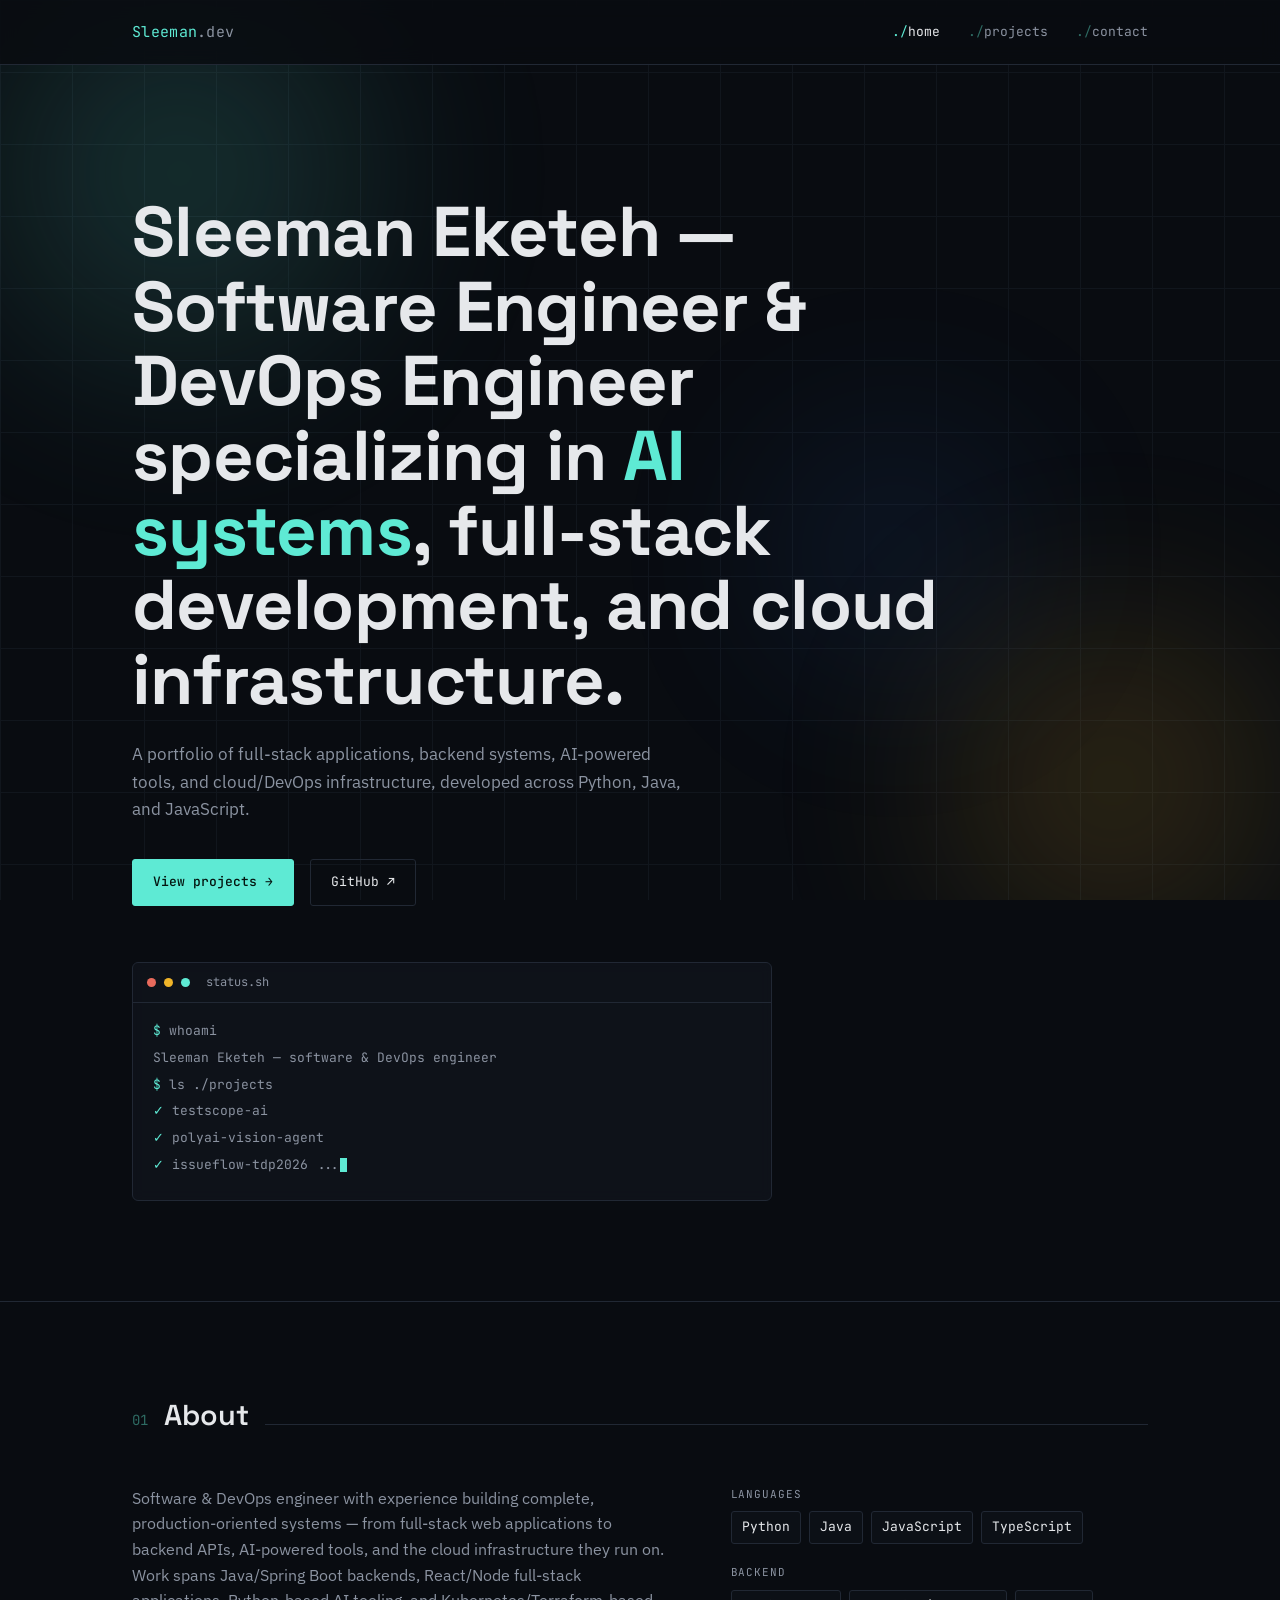
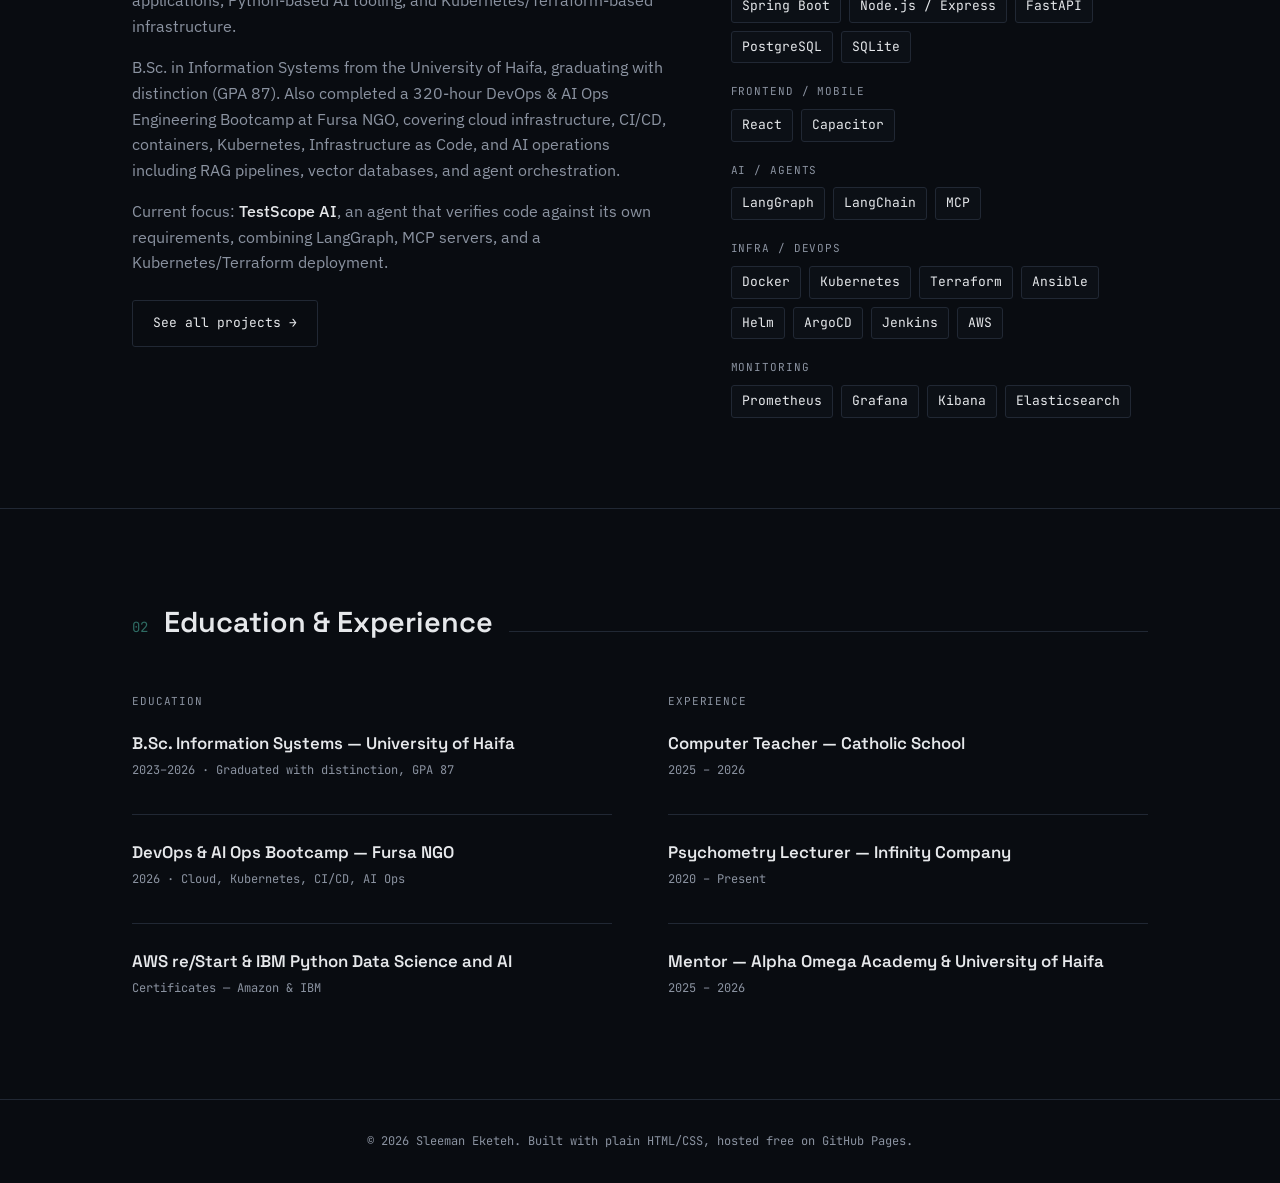
==== commit 8d0b5feb: "Update experience dates in index.html" ====
--- a/index.html
+++ b/index.html
@@ -128,7 +128,7 @@
         <div class="timeline-col-label">Experience</div>
         <div class="timeline-item">
           <div class="timeline-title">Computer Teacher — Catholic School</div>
-          <div class="timeline-org">2025 – Present</div>
+          <div class="timeline-org">2025 – 2026</div>
         </div>
         <div class="timeline-item">
           <div class="timeline-title">Psychometry Lecturer — Infinity Company</div>
@@ -136,7 +136,7 @@
         </div>
         <div class="timeline-item">
           <div class="timeline-title">Mentor — Alpha Omega Academy &amp; University of Haifa</div>
-          <div class="timeline-org">2025 – Present</div>
+          <div class="timeline-org">2025 – 2026</div>
         </div>
       </div>
     </div>
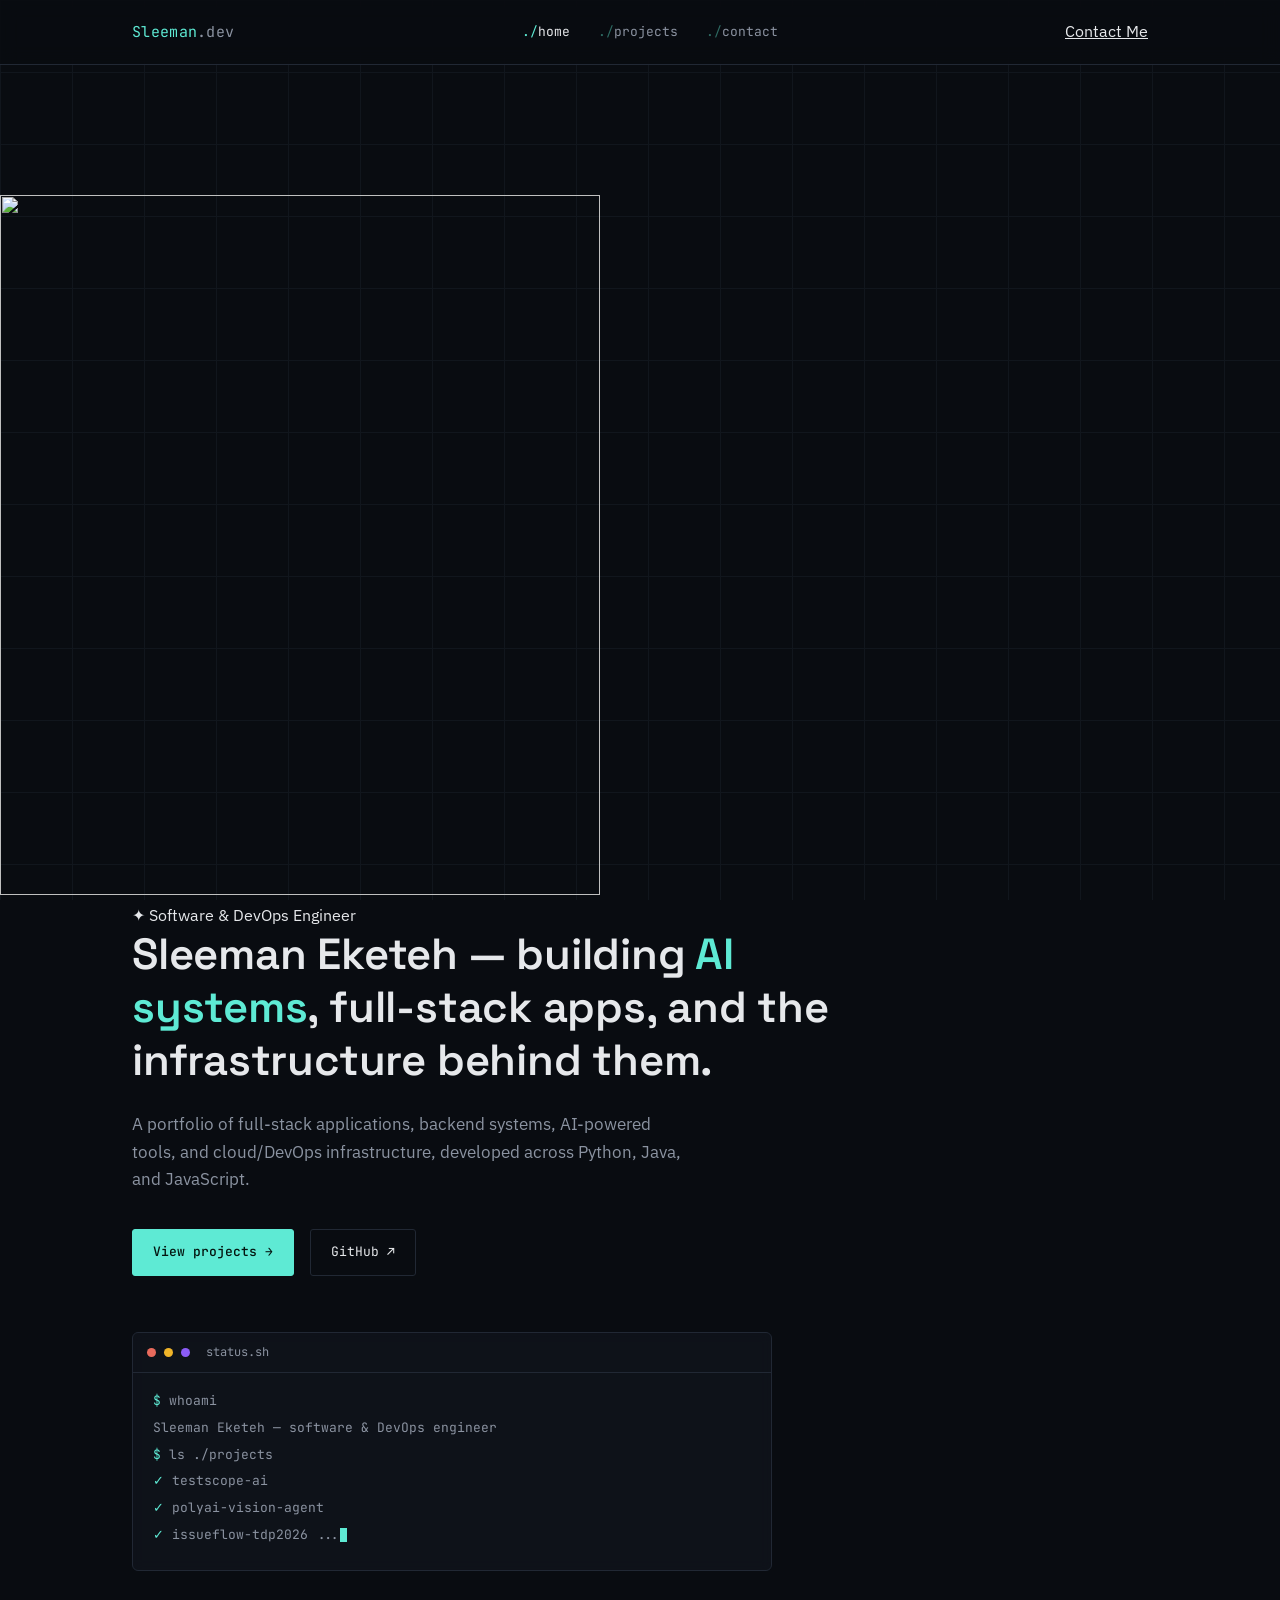
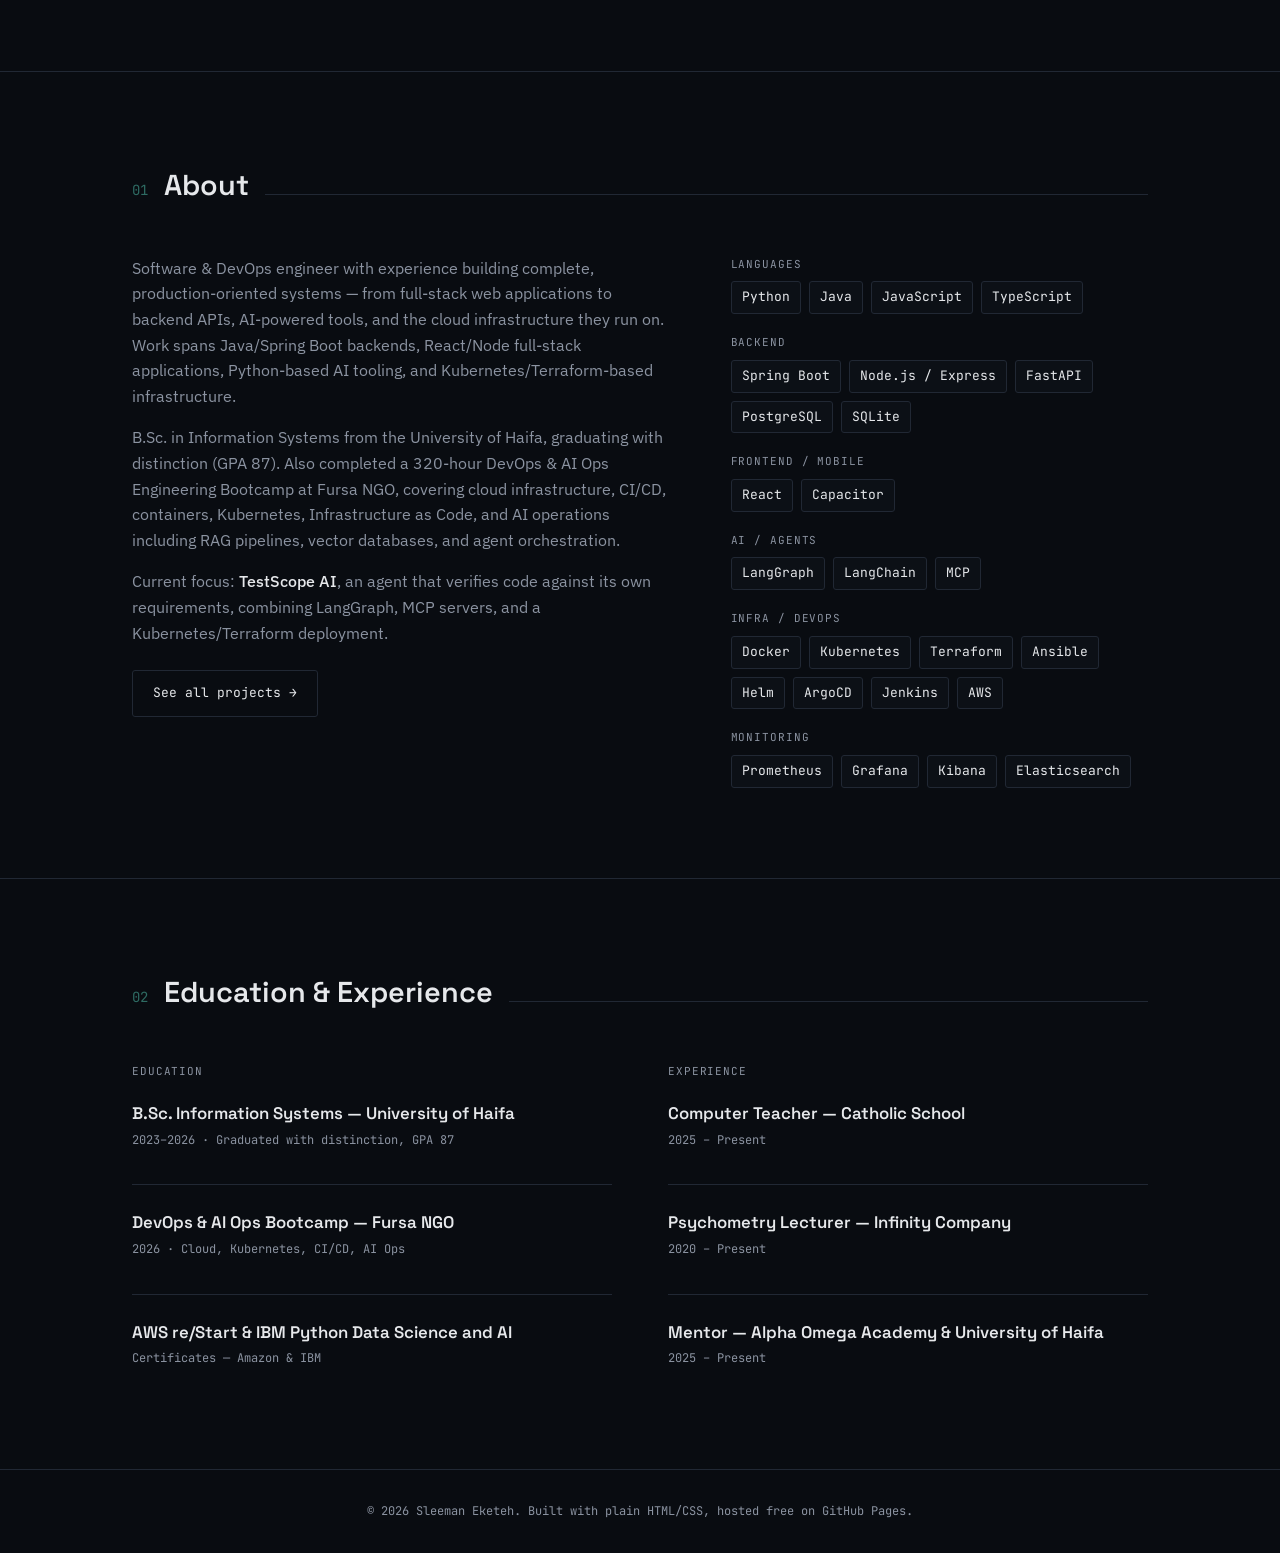
==== commit 4655c7e7: "Update index.html with new content and structure" ====
--- a/index.html
+++ b/index.html
@@ -12,9 +12,7 @@
 <body>
 
 <div class="aurora-bg" aria-hidden="true">
-  <div class="blob blob-1"></div>
-  <div class="blob blob-2"></div>
-  <div class="blob blob-3"></div>
+  <div class="glow-top"></div>
 </div>
 
 <header>
@@ -25,12 +23,17 @@
       <li><a href="projects.html">projects</a></li>
       <li><a href="contact.html">contact</a></li>
     </ul>
+    <a href="contact.html" class="nav-cta">Contact Me</a>
   </nav>
 </header>
 
 <section class="hero">
+  <div class="hero-figure" aria-hidden="true">
+    <img src="ai-figure.svg" alt="" width="600" height="700">
+  </div>
   <div class="wrap">
-    <h1 data-hero-in>Sleeman Eketeh — Software Engineer &amp; DevOps Engineer specializing in <span class="accent">AI systems</span>, full-stack development, and cloud infrastructure.</h1>
+    <div class="eyebrow-badge" data-hero-in><span class="spark">✦</span> Software &amp; DevOps Engineer</div>
+    <h1 data-hero-in>Sleeman Eketeh — building <span class="accent">AI systems</span>, full-stack apps, and the infrastructure behind them.</h1>
     <p class="hero-sub" data-hero-in>A portfolio of full-stack applications, backend systems, AI-powered tools, and cloud/DevOps infrastructure, developed across Python, Java, and JavaScript.</p>
     <div class="hero-actions" data-hero-in>
       <a href="projects.html" class="btn btn-primary" data-magnetic>View projects →</a>
@@ -41,7 +44,7 @@
       <div class="terminal-bar">
         <span class="tdot" style="background:#E86A5C"></span>
         <span class="tdot" style="background:#F0B429"></span>
-        <span class="tdot" style="background:#5EEAD4"></span>
+        <span class="tdot" style="background:#8B5CF6"></span>
         <span style="margin-left:8px;">status.sh</span>
       </div>
       <div class="terminal-body">
@@ -128,7 +131,7 @@
         <div class="timeline-col-label">Experience</div>
         <div class="timeline-item">
           <div class="timeline-title">Computer Teacher — Catholic School</div>
-          <div class="timeline-org">2025 – 2026</div>
+          <div class="timeline-org">2025 – Present</div>
         </div>
         <div class="timeline-item">
           <div class="timeline-title">Psychometry Lecturer — Infinity Company</div>
@@ -136,7 +139,7 @@
         </div>
         <div class="timeline-item">
           <div class="timeline-title">Mentor — Alpha Omega Academy &amp; University of Haifa</div>
-          <div class="timeline-org">2025 – 2026</div>
+          <div class="timeline-org">2025 – Present</div>
         </div>
       </div>
     </div>
--- a/style.css
+++ b/style.css
@@ -118,7 +118,7 @@
 .eyebrow .dot{ width:8px; height:8px; border-radius:50%; background:var(--accent); box-shadow:0 0 8px var(--accent); animation:pulse 2s infinite; }
 @keyframes pulse{ 0%,100%{opacity:1;} 50%{opacity:.35;} }
 
-h1{ font-family:var(--font-display); font-weight:700; font-size:clamp(2.6rem,5.5vw,4.4rem); line-height:1.06; letter-spacing:-0.01em; max-width:840px; }
+h1{ font-family:var(--font-display); font-weight:600; font-size:clamp(1.9rem,3.4vw,2.75rem); line-height:1.22; letter-spacing:-0.005em; max-width:760px; }
 h1 .accent{ color:var(--accent); }
 .hero-sub{ margin-top:24px; max-width:560px; color:var(--text-dim); font-size:17px; }
 .hero-actions{ display:flex; gap:16px; margin-top:36px; flex-wrap:wrap; }
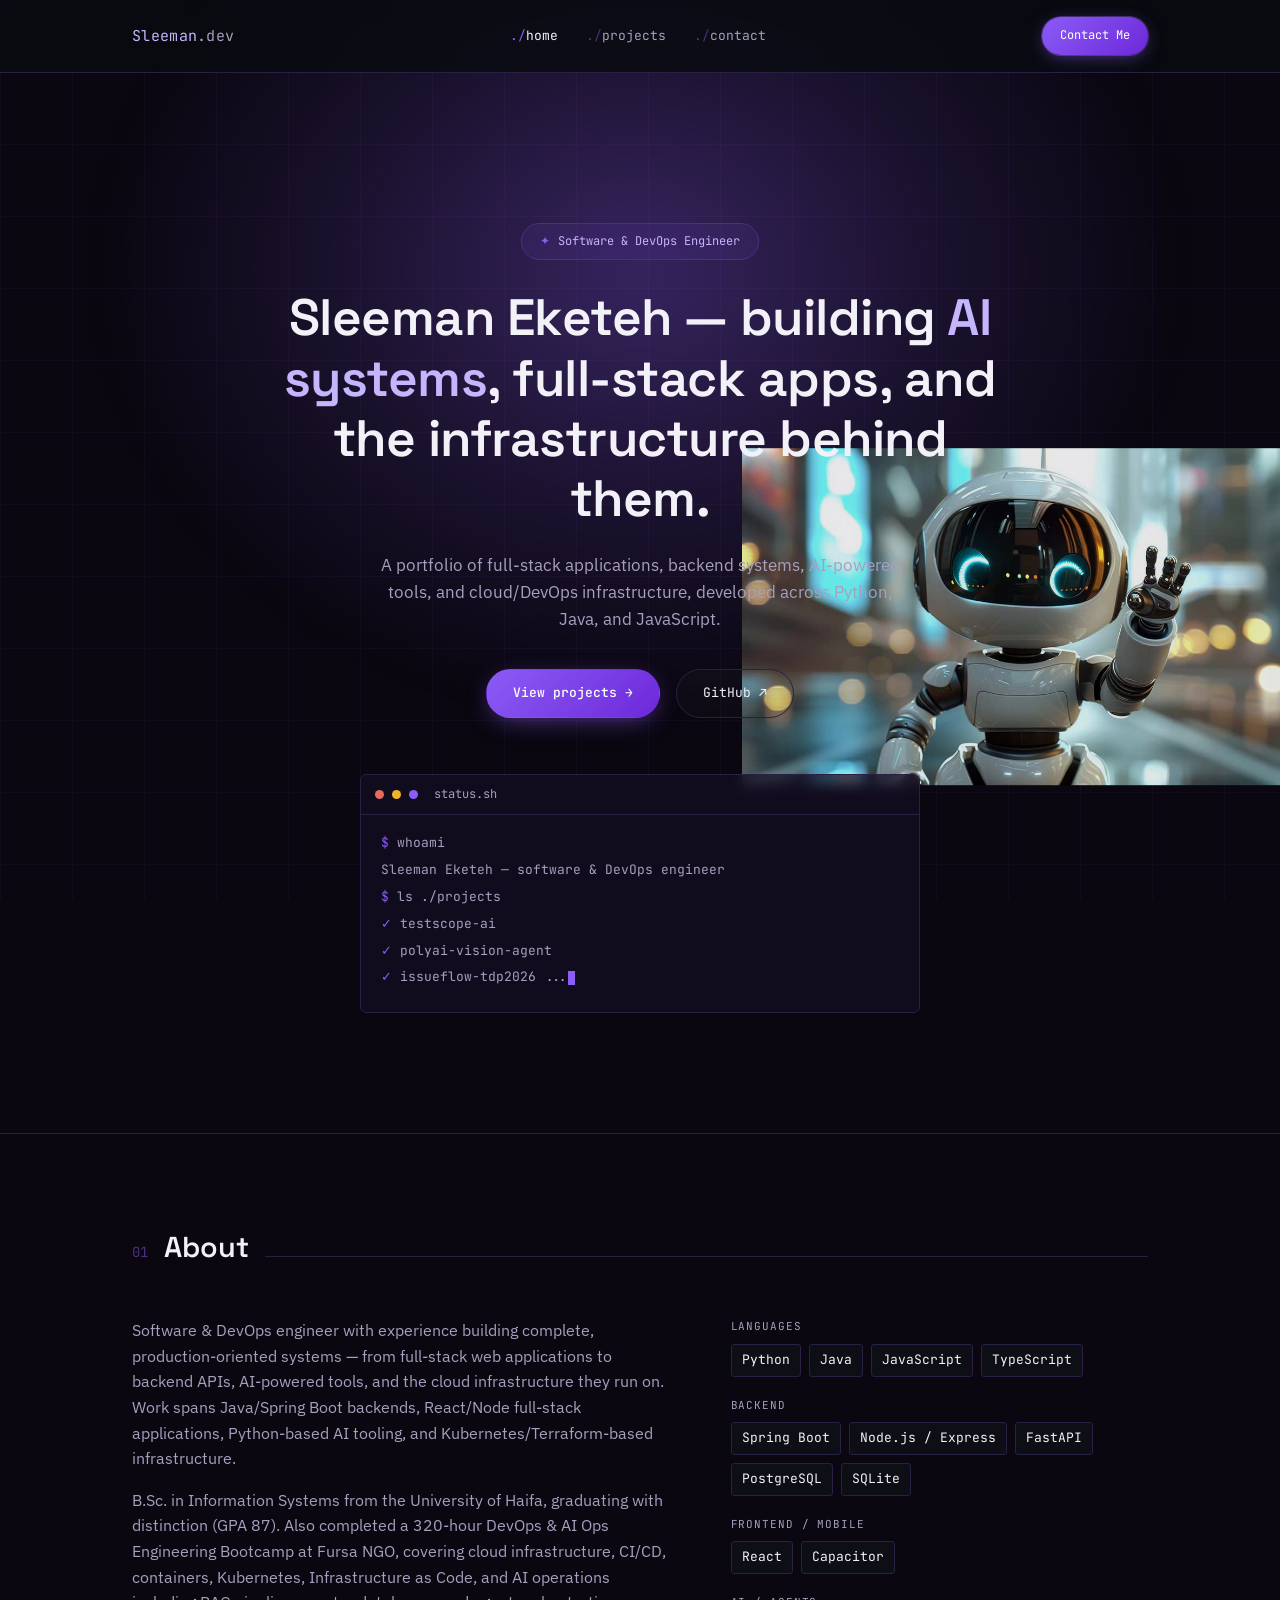
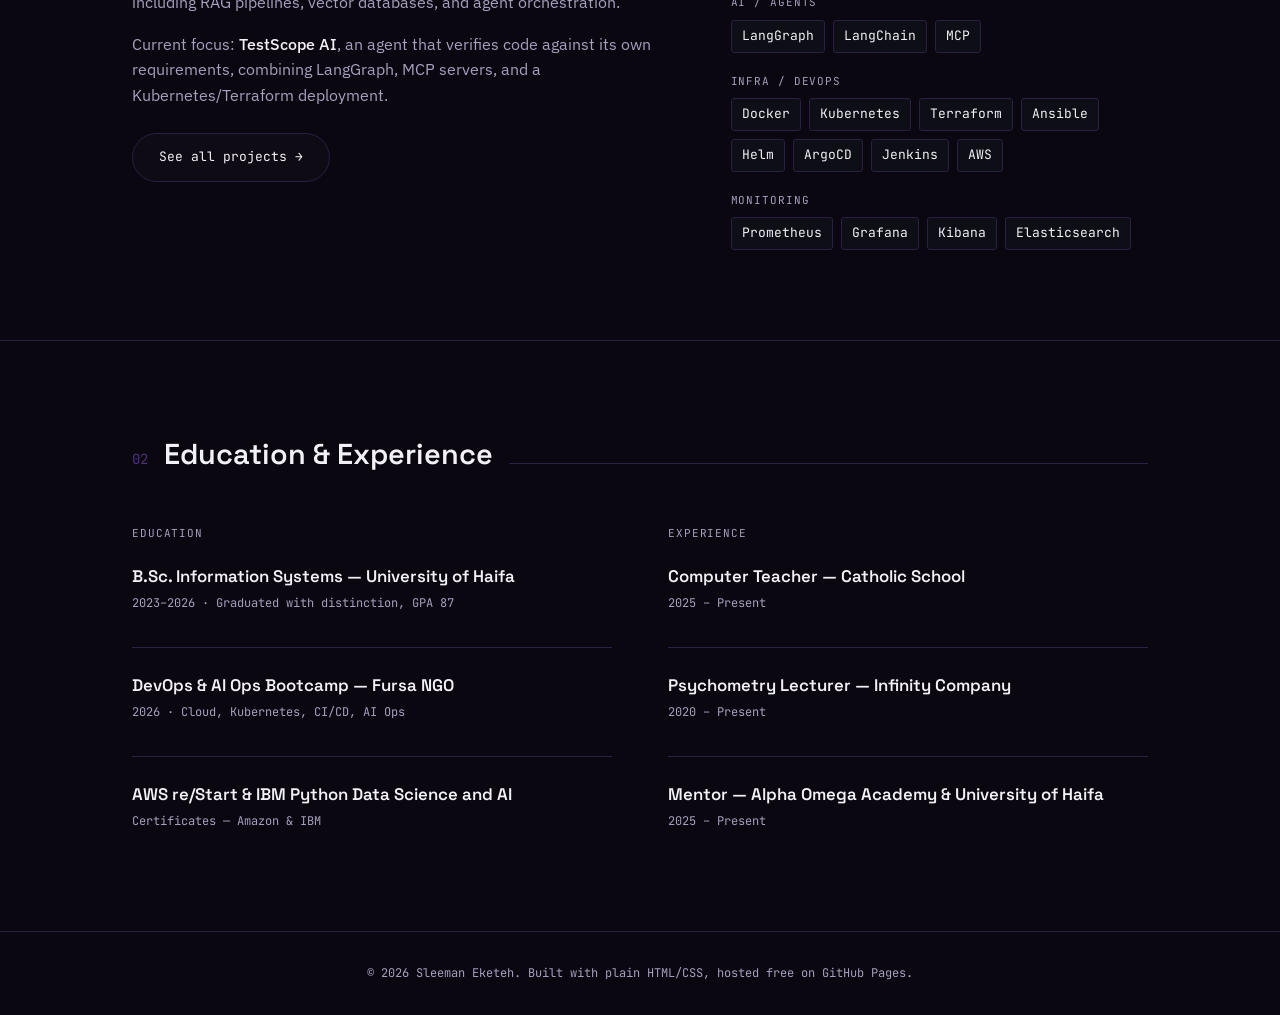
==== commit b55de941: "Replace AI figure image with service robots image" ====
--- a/index.html
+++ b/index.html
@@ -29,7 +29,8 @@
 
 <section class="hero">
   <div class="hero-figure" aria-hidden="true">
-    <img src="ai-figure.svg" alt="" width="600" height="700">
+    <img src="Service-robots-1.jpg" alt="">
+    <div class="hero-figure-fade"></div>
   </div>
   <div class="wrap">
     <div class="eyebrow-badge" data-hero-in><span class="spark">✦</span> Software &amp; DevOps Engineer</div>
--- a/style.css
+++ b/style.css
@@ -1,14 +1,15 @@
 :root{
-  --bg: #090C11;
-  --bg-raised: #10141C;
-  --grid-line: #1A2029;
-  --text: #E6E8EB;
-  --text-dim: #8B93A1;
-  --accent: #5EEAD4;
-  --accent-dim: #2E6B63;
+  --bg: #0A0710;
+  --bg-raised: #150E23;
+  --grid-line: #1E1530;
+  --text: #F3F1F8;
+  --text-dim: #A79FBE;
+  --accent: #8B5CF6;
+  --accent-light: #C4B5FD;
+  --accent-dim: #4C3080;
   --amber: #F0B429;
   --danger: #E86A5C;
-  --border: #212834;
+  --border: #2A2044;
   --radius: 3px;
   --font-display: 'Space Grotesk', sans-serif;
   --font-body: 'IBM Plex Sans', sans-serif;
@@ -36,7 +37,7 @@
 
 .wrap{ max-width:1080px; margin:0 auto; padding:0 32px; }
 
-/* AURORA BACKGROUND */
+/* AURORA / GLOW BACKGROUND */
 .aurora-bg{
   position:fixed; inset:0; z-index:-2; overflow:hidden;
   background:var(--bg);
@@ -48,46 +49,36 @@
     linear-gradient(var(--grid-line) 1px, transparent 1px),
     linear-gradient(90deg, var(--grid-line) 1px, transparent 1px);
   background-size:72px 72px;
-  opacity:0.5;
+  opacity:0.35;
   z-index:-1;
 }
-.blob{
+.glow-top{
+  position:absolute; top:-20%; left:50%; transform:translateX(-50%);
+  width:1100px; height:900px;
+  background:radial-gradient(ellipse at center, rgba(139,92,246,0.35) 0%, rgba(139,92,246,0.12) 40%, transparent 70%);
+  filter:blur(20px);
+  animation:glowPulse 10s ease-in-out infinite;
+}
+@keyframes glowPulse{
+  0%,100%{ opacity:1; transform:translateX(-50%) scale(1); }
+  50%{ opacity:0.85; transform:translateX(-50%) scale(1.05); }
+}
+@media (prefers-reduced-motion: reduce){
+  .glow-top{ animation:none; }
+}
+
+/* HERO FIGURE (abstract AI illustration) */
+.hero-figure{
   position:absolute;
-  border-radius:50%;
-  filter:blur(90px);
-  opacity:0.22;
-  will-change:transform;
-}
-.blob-1{
-  width:44vw; height:44vw; top:-12%; left:-8%;
-  background:radial-gradient(circle, var(--accent), transparent 70%);
-  animation:drift1 34s ease-in-out infinite;
-}
-.blob-2{
-  width:38vw; height:38vw; bottom:-14%; right:-6%;
-  background:radial-gradient(circle, var(--amber), transparent 70%);
-  animation:drift2 40s ease-in-out infinite;
-}
-.blob-3{
-  width:30vw; height:30vw; top:40%; left:55%;
-  background:radial-gradient(circle, #3B82F6, transparent 70%);
-  opacity:0.14;
-  animation:drift3 46s ease-in-out infinite;
-}
-@keyframes drift1{
-  0%,100%{ transform:translate(0,0) scale(1); }
-  50%{ transform:translate(6vw, 8vh) scale(1.12); }
-}
-@keyframes drift2{
-  0%,100%{ transform:translate(0,0) scale(1); }
-  50%{ transform:translate(-7vw, -6vh) scale(1.08); }
-}
-@keyframes drift3{
-  0%,100%{ transform:translate(0,0) scale(1); }
-  50%{ transform:translate(-5vw, 5vh) scale(0.92); }
-}
-@media (prefers-reduced-motion: reduce){
-  .blob{ animation:none; }
+  top:50%; right:-4%;
+  transform:translateY(-46%);
+  width:min(46vw, 620px);
+  z-index:0;
+  pointer-events:none;
+  opacity:0.9;
+}
+.hero-figure img, .hero-figure svg{ width:100%; height:auto; display:block; }@media (max-width:900px){
+  .hero-figure{ display:none; }
 }
 
 /* NAV */
@@ -97,39 +88,58 @@
   backdrop-filter:blur(10px);
   border-bottom:1px solid var(--border);
 }
-nav.wrap{ display:flex; align-items:center; justify-content:space-between; height:64px; }
-.logo{ font-family:var(--font-mono); font-size:15px; letter-spacing:0.02em; color:var(--accent); text-decoration:none; }
+nav.wrap{ display:flex; align-items:center; justify-content:space-between; height:72px; }
+.logo{ font-family:var(--font-mono); font-size:15px; letter-spacing:0.02em; color:var(--accent-light); text-decoration:none; }
 .logo span{ color:var(--text-dim); }
-.navlinks{ display:flex; gap:28px; list-style:none; font-family:var(--font-mono); font-size:13px; }
+.navlinks{ display:flex; align-items:center; gap:28px; list-style:none; font-family:var(--font-mono); font-size:13px; }
 .navlinks a{ text-decoration:none; color:var(--text-dim); transition:color .15s; }
 .navlinks a:hover, .navlinks a.active{ color:var(--text); }
 .navlinks a::before{ content:'./'; color:var(--accent-dim); }
 .navlinks a.active::before{ color:var(--accent); }
+.nav-cta{
+  font-family:var(--font-mono); font-size:12px; padding:9px 18px; border-radius:999px;
+  background:linear-gradient(135deg, var(--accent), #6D28D9); color:#fff; text-decoration:none;
+  box-shadow:0 0 0 1px rgba(139,92,246,0.4), 0 4px 18px -4px rgba(139,92,246,0.6);
+  transition:transform .2s, box-shadow .2s;
+}
+.nav-cta:hover{ transform:translateY(-1px); box-shadow:0 0 0 1px rgba(139,92,246,0.6), 0 6px 22px -4px rgba(139,92,246,0.8); }
 
 /* PAGE HEADER (non-hero pages) */
-.page-head{ padding:72px 0 56px; border-bottom:1px solid var(--border); }
-.page-eyebrow{ font-family:var(--font-mono); font-size:13px; color:var(--accent-dim); margin-bottom:14px; }
-.page-title{ font-family:var(--font-display); font-weight:700; font-size:clamp(2rem,4.5vw,3rem); letter-spacing:-0.01em; }
-.page-sub{ margin-top:16px; max-width:600px; color:var(--text-dim); font-size:16px; }
+.page-head{ padding:100px 0 64px; border-bottom:1px solid var(--border); text-align:center; }
+.page-eyebrow{
+  display:inline-flex; align-items:center; gap:8px;
+  font-family:var(--font-mono); font-size:12px; color:var(--accent-light);
+  border:1px solid var(--accent-dim); background:rgba(139,92,246,0.08);
+  padding:7px 16px; border-radius:999px; margin-bottom:18px;
+}
+.page-title{ font-family:var(--font-display); font-weight:600; font-size:clamp(1.9rem,3.8vw,2.75rem); letter-spacing:-0.01em; }
+.page-sub{ margin:16px auto 0; max-width:520px; color:var(--text-dim); font-size:16px; }
 
 /* HERO (index page) */
-.hero{ padding:130px 0 100px; border-bottom:1px solid var(--border); }
-.eyebrow{ font-family:var(--font-mono); font-size:13px; color:var(--accent); display:flex; align-items:center; gap:10px; margin-bottom:24px; }
-.eyebrow .dot{ width:8px; height:8px; border-radius:50%; background:var(--accent); box-shadow:0 0 8px var(--accent); animation:pulse 2s infinite; }
-@keyframes pulse{ 0%,100%{opacity:1;} 50%{opacity:.35;} }
-
-h1{ font-family:var(--font-display); font-weight:600; font-size:clamp(1.9rem,3.4vw,2.75rem); line-height:1.22; letter-spacing:-0.005em; max-width:760px; }
-h1 .accent{ color:var(--accent); }
-.hero-sub{ margin-top:24px; max-width:560px; color:var(--text-dim); font-size:17px; }
-.hero-actions{ display:flex; gap:16px; margin-top:36px; flex-wrap:wrap; }
-
-.btn{ font-family:var(--font-mono); font-size:13px; padding:12px 20px; border-radius:var(--radius); text-decoration:none; display:inline-flex; align-items:center; gap:8px; border:1px solid var(--border); transition:border-color .15s, transform .15s; }
-.btn-primary{ background:var(--accent); color:#04140F; border-color:var(--accent); font-weight:500; }
-.btn-primary:hover{ transform:translateY(-1px); }
-.btn-ghost:hover{ border-color:var(--text-dim); }
+.hero{ position:relative; padding:150px 0 120px; border-bottom:1px solid var(--border); overflow:hidden; }
+.hero .wrap{ position:relative; z-index:1; text-align:center; max-width:820px; }
+
+.eyebrow-badge{
+  display:inline-flex; align-items:center; gap:8px;
+  font-family:var(--font-mono); font-size:12px; color:var(--accent-light);
+  border:1px solid var(--accent-dim); background:rgba(139,92,246,0.08);
+  padding:8px 18px; border-radius:999px; margin-bottom:28px;
+}
+.spark{ color:var(--accent); }
+
+h1{ font-family:var(--font-display); font-weight:600; font-size:clamp(2rem,4.2vw,3.2rem); line-height:1.18; letter-spacing:-0.01em; margin:0 auto; }
+h1 .accent{ color:var(--accent-light); }
+.hero-sub{ margin:22px auto 0; max-width:520px; color:var(--text-dim); font-size:17px; }
+.hero-actions{ display:flex; gap:16px; margin-top:36px; flex-wrap:wrap; justify-content:center; }
+
+.btn{ font-family:var(--font-mono); font-size:13px; padding:13px 26px; border-radius:999px; text-decoration:none; display:inline-flex; align-items:center; gap:8px; border:1px solid var(--border); transition:border-color .15s, transform .15s, box-shadow .15s; }
+.btn-primary{ background:linear-gradient(135deg, var(--accent), #6D28D9); color:#fff; border-color:transparent; font-weight:500; box-shadow:0 6px 24px -6px rgba(139,92,246,0.6); }
+.btn-primary:hover{ transform:translateY(-1px); box-shadow:0 8px 28px -6px rgba(139,92,246,0.8); }
+.btn-ghost{ background:rgba(255,255,255,0.02); border-color:var(--border); }
+.btn-ghost:hover{ border-color:var(--accent-dim); }
 
 /* TERMINAL PANEL */
-.terminal{ margin-top:56px; background:rgba(16,20,28,0.75); backdrop-filter:blur(6px); border:1px solid var(--border); border-radius:6px; overflow:hidden; max-width:640px; }
+.terminal{ margin:56px auto 0; text-align:left; background:rgba(21,14,35,0.75); backdrop-filter:blur(6px); border:1px solid var(--border); border-radius:6px; overflow:hidden; max-width:560px; }
 .terminal-bar{ display:flex; align-items:center; gap:8px; padding:10px 14px; border-bottom:1px solid var(--border); font-family:var(--font-mono); font-size:12px; color:var(--text-dim); }
 .terminal-bar .tdot{ width:9px; height:9px; border-radius:50%; }
 .terminal-body{ padding:18px 20px; font-family:var(--font-mono); font-size:13px; color:var(--text-dim); }
@@ -177,9 +187,9 @@
 .coverage-fill{ height:100%; background:var(--accent); width:0%; transition:width 1.4s ease; }
 
 /* CONTACT PAGE */
-.contact-hero{ padding:100px 0 70px; border-bottom:1px solid var(--border); }
-.contact-title{ font-family:var(--font-display); font-size:clamp(2rem,4.5vw,3rem); font-weight:600; max-width:680px; }
-.contact-sub{ margin-top:18px; max-width:520px; color:var(--text-dim); font-size:16px; }
+.contact-hero{ padding:120px 0 80px; border-bottom:1px solid var(--border); text-align:center; }
+.contact-title{ font-family:var(--font-display); font-size:clamp(1.9rem,3.8vw,2.9rem); font-weight:600; max-width:640px; margin:0 auto; }
+.contact-sub{ margin:18px auto 0; max-width:480px; color:var(--text-dim); font-size:16px; }
 .contact-cards{ display:grid; grid-template-columns:repeat(3,1fr); gap:20px; margin-top:48px; }
 .contact-card{ background:rgba(16,20,28,0.72); backdrop-filter:blur(6px); border:1px solid var(--border); border-radius:6px; padding:28px; text-decoration:none; transition:border-color .2s, transform .2s; }
 .contact-card:hover{ border-color:var(--accent-dim); transform:translateY(-2px); }
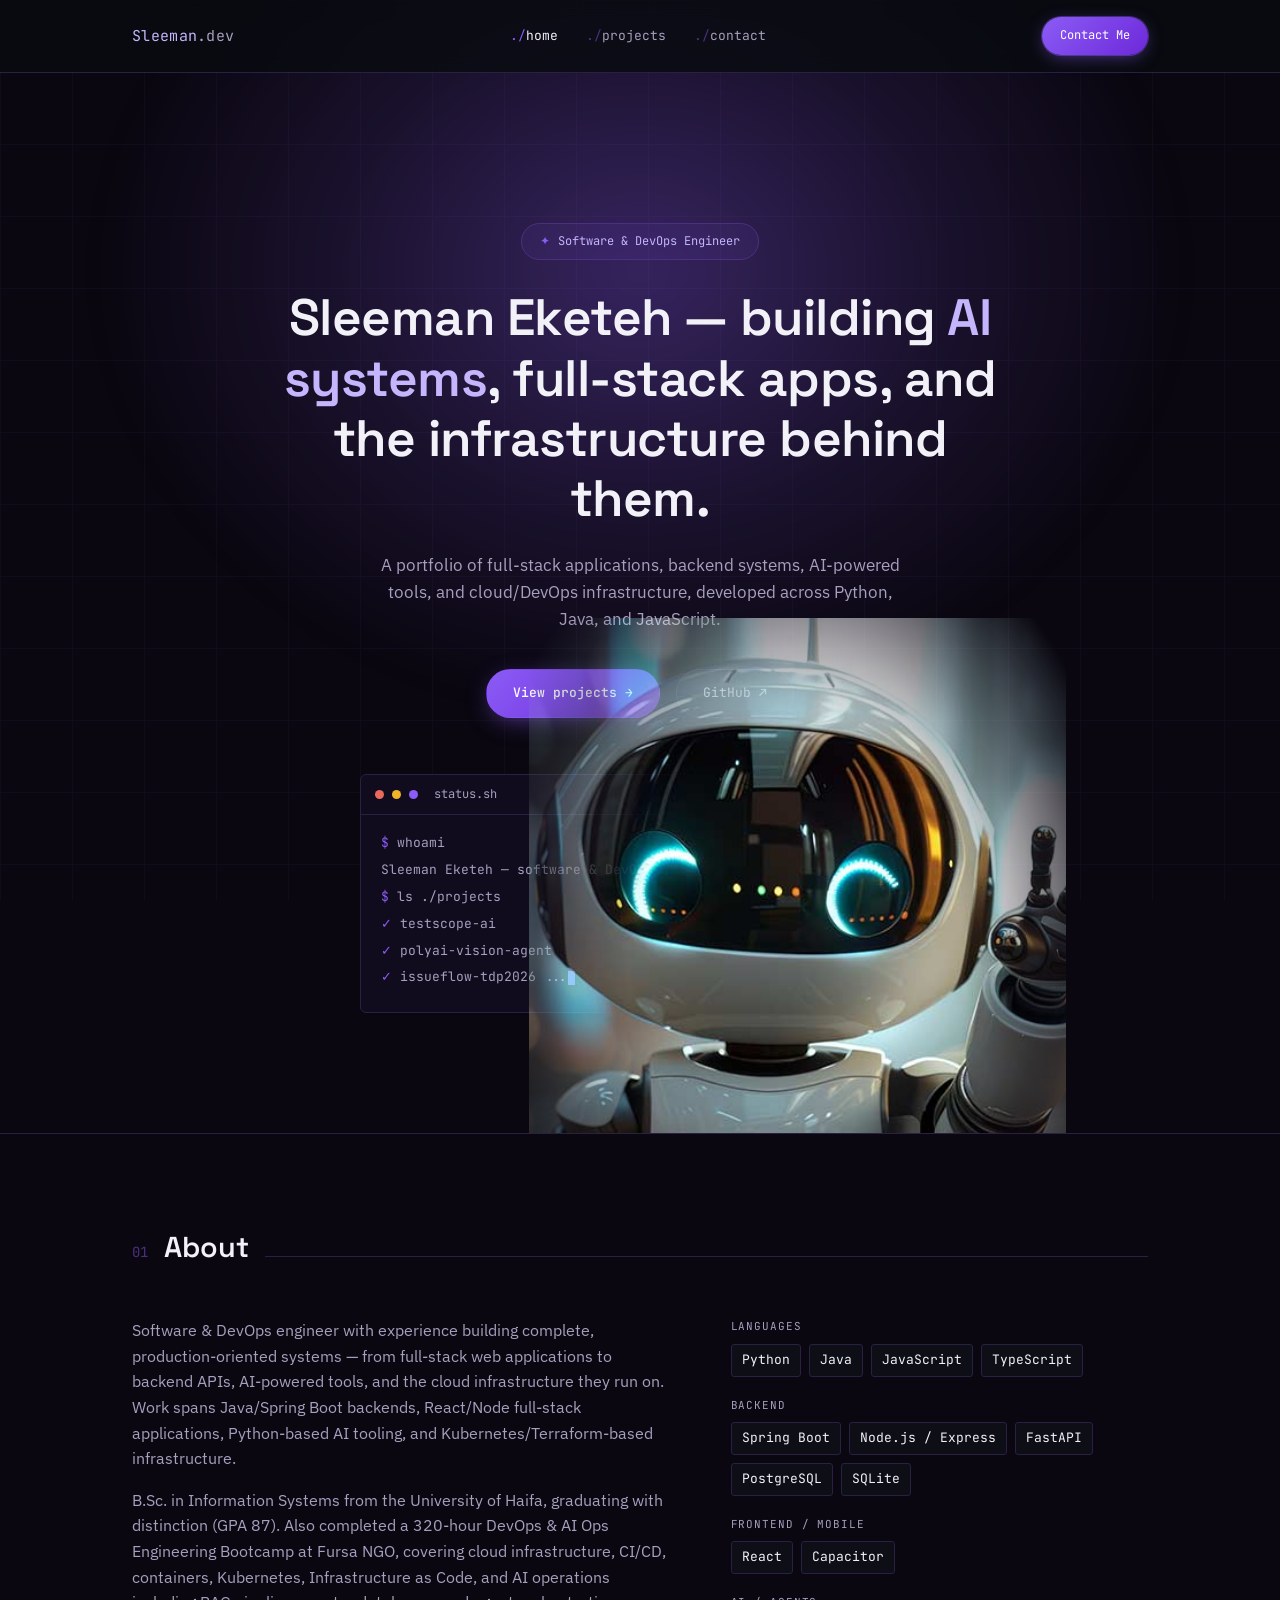
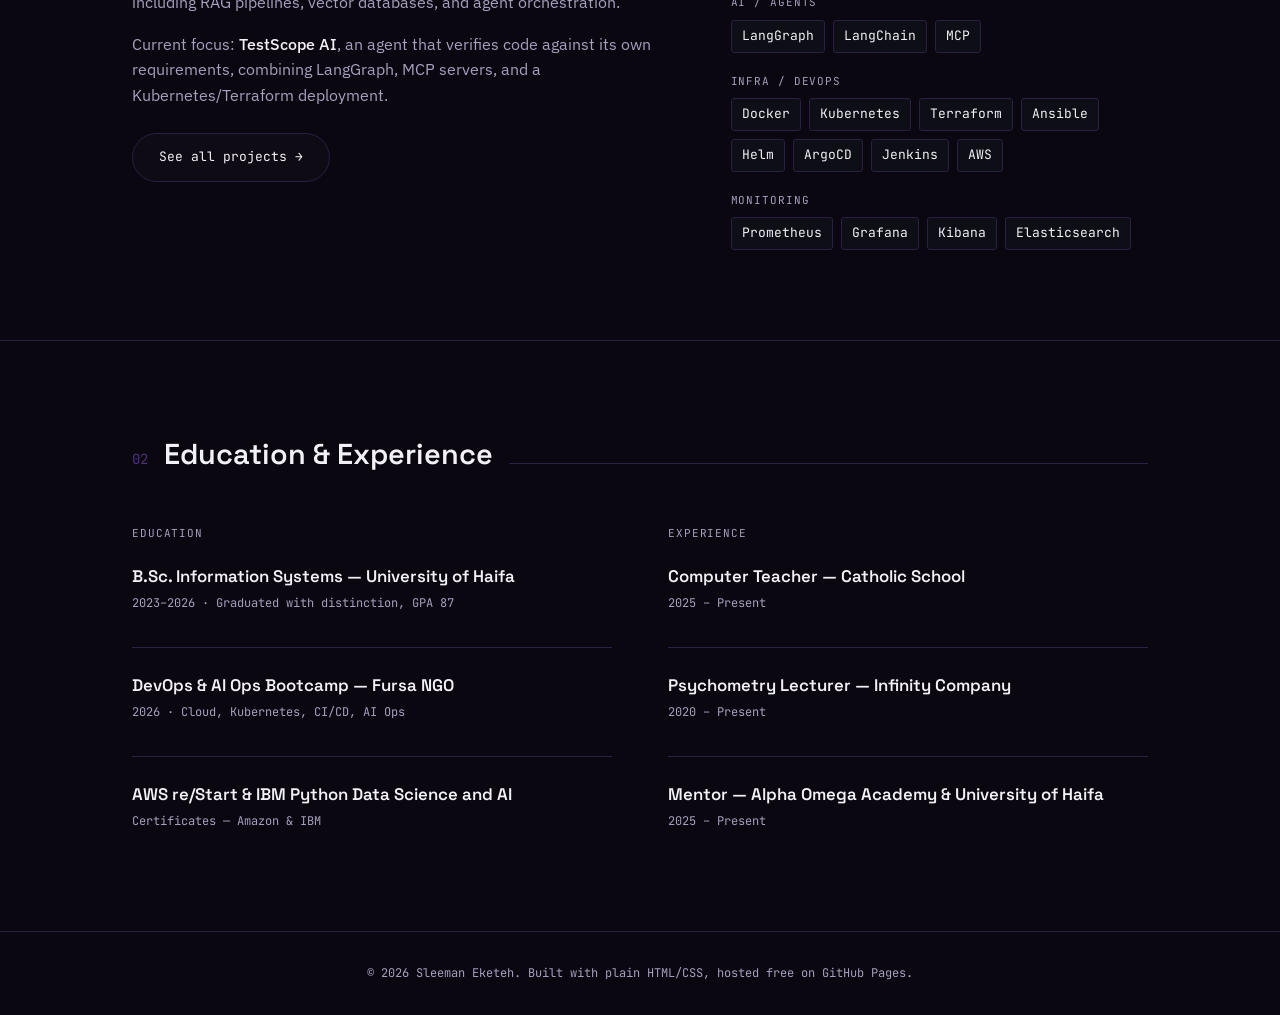
==== commit 7719a9b6: "Refactor hero section and terminal display" ====
--- a/index.html
+++ b/index.html
@@ -28,34 +28,36 @@
 </header>
 
 <section class="hero">
-  <div class="hero-figure" aria-hidden="true">
-    <img src="Service-robots-1.jpg" alt="">
-    <div class="hero-figure-fade"></div>
-  </div>
   <div class="wrap">
-    <div class="eyebrow-badge" data-hero-in><span class="spark">✦</span> Software &amp; DevOps Engineer</div>
-    <h1 data-hero-in>Sleeman Eketeh — building <span class="accent">AI systems</span>, full-stack apps, and the infrastructure behind them.</h1>
-    <p class="hero-sub" data-hero-in>A portfolio of full-stack applications, backend systems, AI-powered tools, and cloud/DevOps infrastructure, developed across Python, Java, and JavaScript.</p>
-    <div class="hero-actions" data-hero-in>
-      <a href="projects.html" class="btn btn-primary" data-magnetic>View projects →</a>
-      <a href="https://github.com/Sleeman01" target="_blank" rel="noopener" class="btn btn-ghost" data-magnetic>GitHub ↗</a>
+    <div class="hero-copy">
+      <div class="eyebrow-badge" data-hero-in><span class="spark">✦</span> Software &amp; DevOps Engineer</div>
+      <h1 data-hero-in>Sleeman Eketeh — building <span class="accent">AI systems</span>, full-stack apps, and the infrastructure behind them.</h1>
+      <p class="hero-sub" data-hero-in>A portfolio of full-stack applications, backend systems, AI-powered tools, and cloud/DevOps infrastructure, developed across Python, Java, and JavaScript.</p>
+      <div class="hero-actions" data-hero-in>
+        <a href="projects.html" class="btn btn-primary" data-magnetic>View projects →</a>
+        <a href="https://github.com/Sleeman01" target="_blank" rel="noopener" class="btn btn-ghost" data-magnetic>GitHub ↗</a>
+      </div>
+
+      <div class="terminal" data-hero-in>
+        <div class="terminal-bar">
+          <span class="tdot" style="background:#E86A5C"></span>
+          <span class="tdot" style="background:#F0B429"></span>
+          <span class="tdot" style="background:#8B5CF6"></span>
+          <span style="margin-left:8px;">status.sh</span>
+        </div>
+        <div class="terminal-body">
+          <div class="line"><span class="prompt">$</span> whoami</div>
+          <div class="line">Sleeman Eketeh — software & DevOps engineer</div>
+          <div class="line"><span class="prompt">$</span> ls ./projects</div>
+          <div class="line"><span class="ok">✓</span> testscope-ai</div>
+          <div class="line"><span class="ok">✓</span> polyai-vision-agent</div>
+          <div class="line"><span class="ok">✓</span> issueflow-tdp2026 ...<span class="caret"></span></div>
+        </div>
+      </div>
     </div>
 
-    <div class="terminal" data-hero-in>
-      <div class="terminal-bar">
-        <span class="tdot" style="background:#E86A5C"></span>
-        <span class="tdot" style="background:#F0B429"></span>
-        <span class="tdot" style="background:#8B5CF6"></span>
-        <span style="margin-left:8px;">status.sh</span>
-      </div>
-      <div class="terminal-body">
-        <div class="line"><span class="prompt">$</span> whoami</div>
-        <div class="line">Sleeman Eketeh — software & DevOps engineer</div>
-        <div class="line"><span class="prompt">$</span> ls ./projects</div>
-        <div class="line"><span class="ok">✓</span> testscope-ai</div>
-        <div class="line"><span class="ok">✓</span> polyai-vision-agent</div>
-        <div class="line"><span class="ok">✓</span> issueflow-tdp2026 ...<span class="caret"></span></div>
-      </div>
+    <div class="hero-figure" data-hero-in>
+      <img src="Service-robots-1.jpg" alt="">
     </div>
   </div>
 </section>
--- a/style.css
+++ b/style.css
@@ -70,14 +70,22 @@
 /* HERO FIGURE (abstract AI illustration) */
 .hero-figure{
   position:absolute;
-  top:50%; right:-4%;
+  top:50%; right:-2%;
   transform:translateY(-46%);
-  width:min(46vw, 620px);
+  width:min(42vw, 560px);
+  aspect-ratio:3/4;
   z-index:0;
   pointer-events:none;
-  opacity:0.9;
-}
-.hero-figure img, .hero-figure svg{ width:100%; height:auto; display:block; }@media (max-width:900px){
+}
+.hero-figure img{
+  width:100%; height:100%; display:block; object-fit:cover;
+  -webkit-mask-image: radial-gradient(ellipse 70% 75% at center, black 45%, transparent 92%);
+  mask-image: radial-gradient(ellipse 70% 75% at center, black 45%, transparent 92%);
+}
+.hero-figure-fade{
+  display:none;
+}
+@media (max-width:900px){
   .hero-figure{ display:none; }
 }
 
@@ -232,20 +240,20 @@
 .project{ position:relative; }
 .project::before{
   content:''; position:absolute; inset:0; border-radius:6px; padding:1px;
-  background:linear-gradient(135deg, rgba(94,234,212,0) 0%, rgba(94,234,212,0) 100%);
+  background:linear-gradient(135deg, rgba(139,92,246,0) 0%, rgba(139,92,246,0) 100%);
   -webkit-mask:linear-gradient(#fff 0 0) content-box, linear-gradient(#fff 0 0);
   -webkit-mask-composite: xor; mask-composite: exclude;
   pointer-events:none; transition:background .25s;
 }
 .project:hover::before{
-  background:linear-gradient(135deg, rgba(94,234,212,0.55) 0%, rgba(240,180,41,0.25) 100%);
-}
-.project:hover{ box-shadow:0 12px 32px -12px rgba(94,234,212,0.15); }
+  background:linear-gradient(135deg, rgba(139,92,246,0.55) 0%, rgba(240,180,41,0.25) 100%);
+}
+.project:hover{ box-shadow:0 12px 32px -12px rgba(139,92,246,0.15); }
 
 .contact-card{ position:relative; overflow:hidden; }
 .contact-card::after{
   content:''; position:absolute; inset:0; opacity:0; transition:opacity .3s;
-  background:radial-gradient(circle at 30% 20%, rgba(94,234,212,0.12), transparent 60%);
+  background:radial-gradient(circle at 30% 20%, rgba(139,92,246,0.12), transparent 60%);
 }
 .contact-card:hover::after{ opacity:1; }
-.contact-card:hover .contact-card-value{ text-shadow:0 0 18px rgba(94,234,212,0.5); }
+.contact-card:hover .contact-card-value{ text-shadow:0 0 18px rgba(139,92,246,0.5); }
